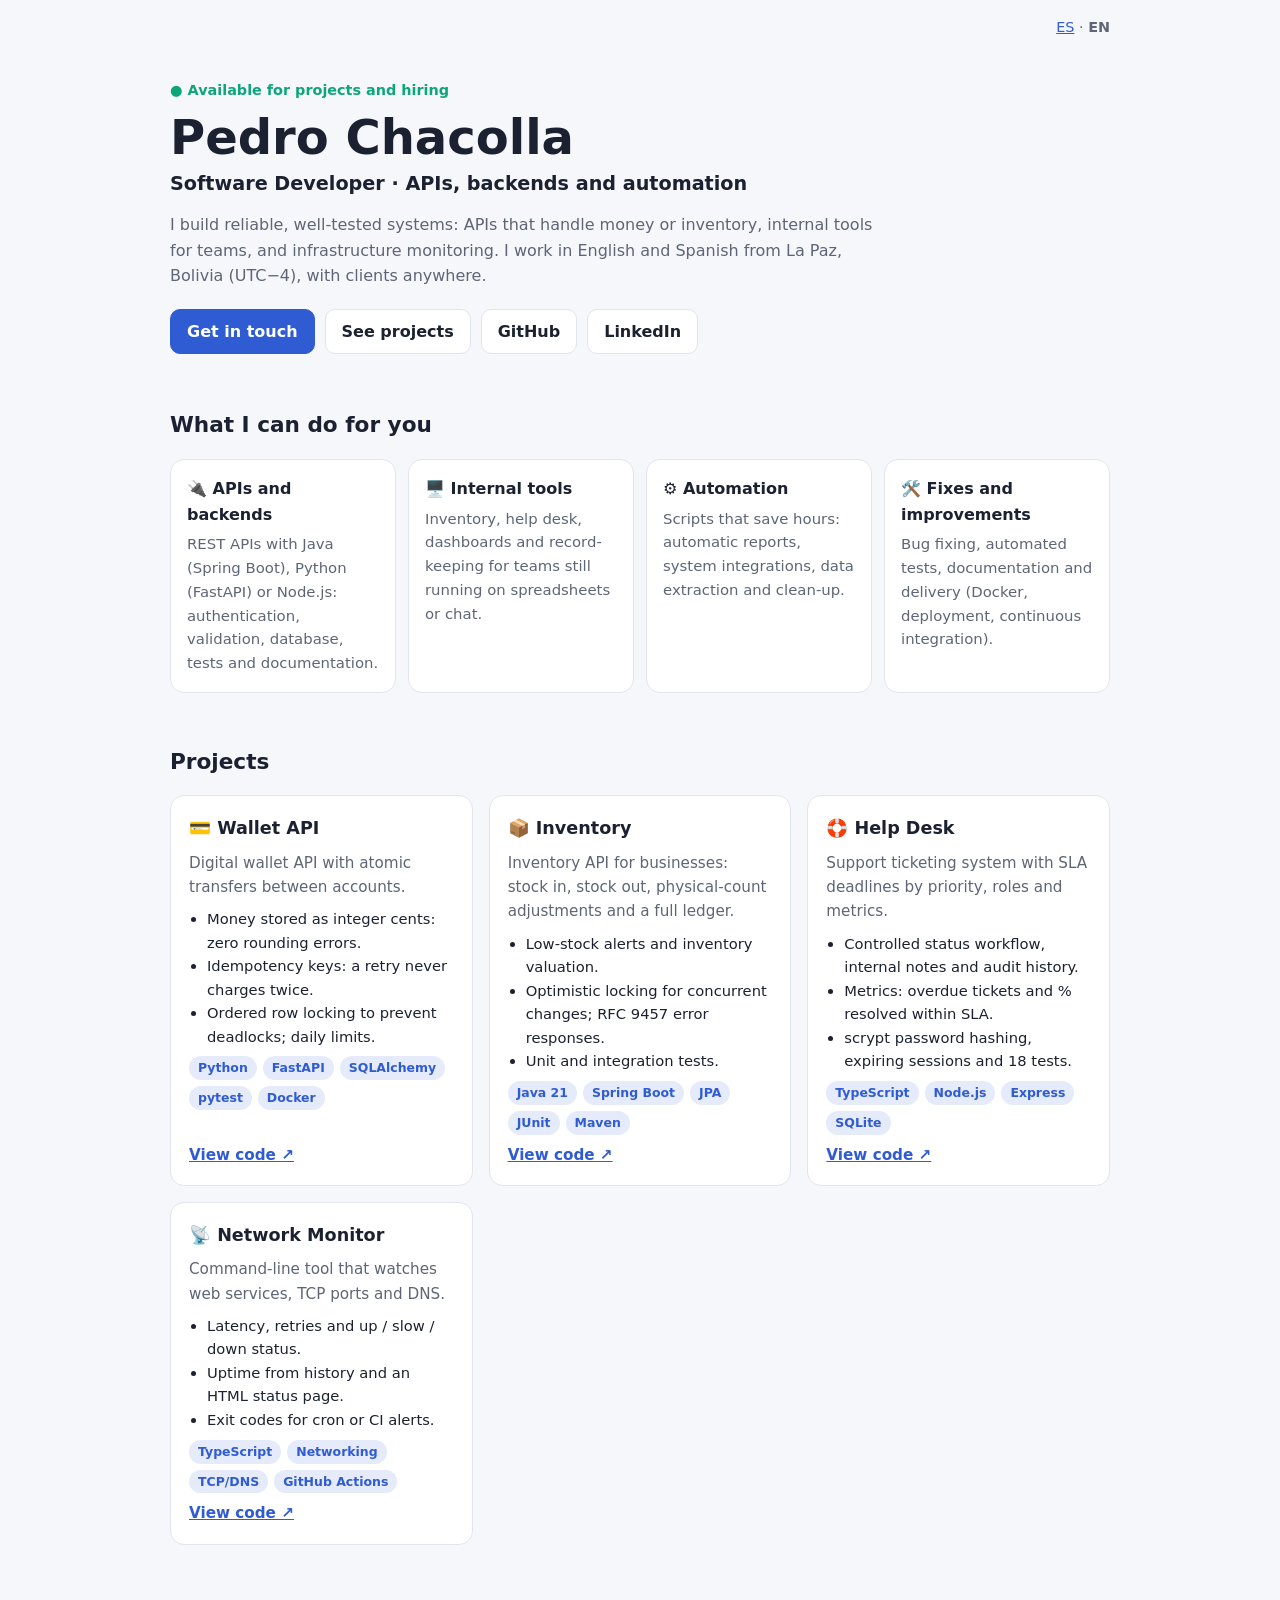
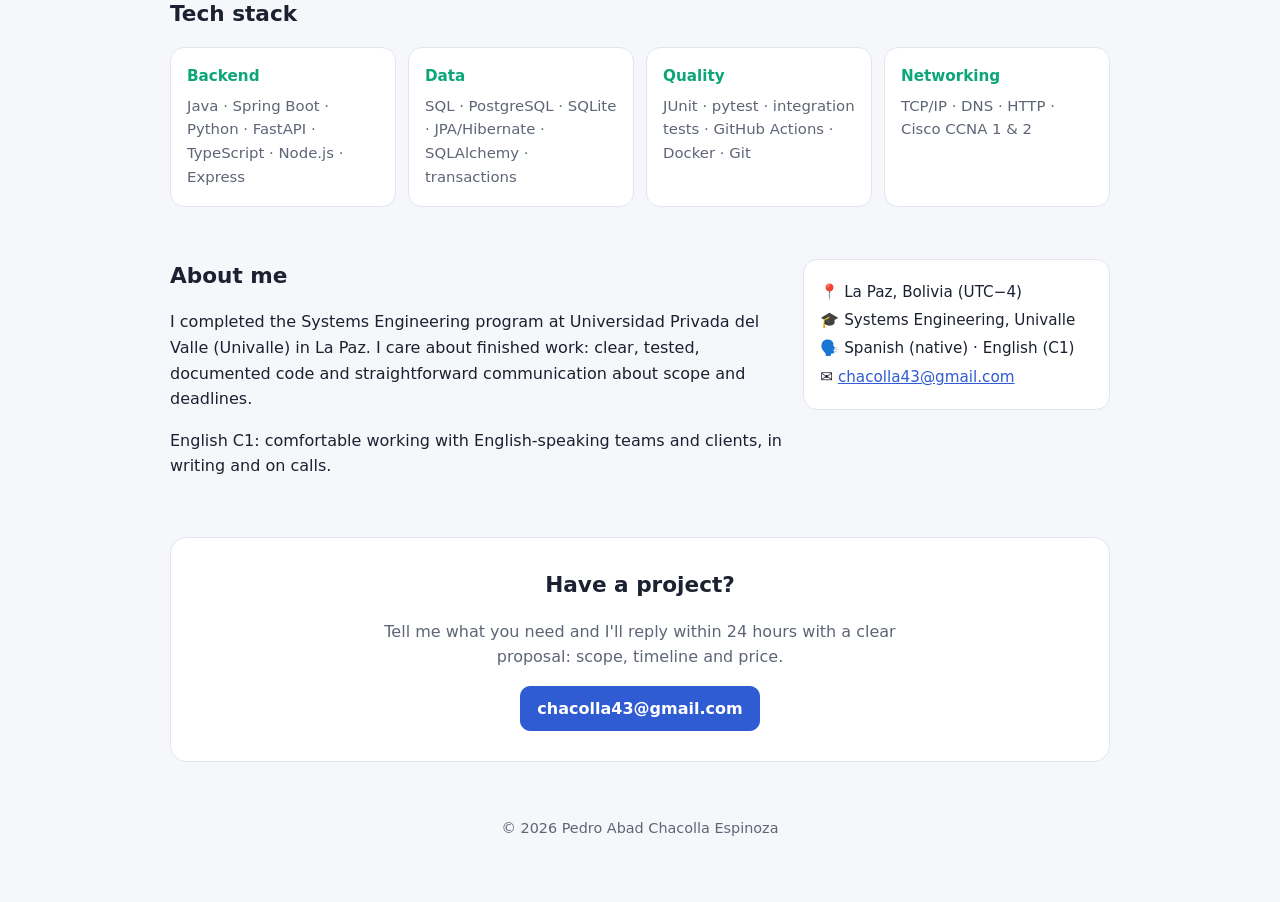
==== en.html @ d286738f "Pruebas verificadas y documentación Co-Authored-By: Claude Fable 5.2 <noreply@anthropic.com>" ====
<!doctype html>
<html lang="en">
<head>
<meta charset="utf-8">
<meta name="viewport" content="width=device-width, initial-scale=1">
<title>Pedro Chacolla · Software Developer</title>
<meta name="description" content="Pedro Chacolla, software developer based in La Paz, Bolivia. APIs and backends with Java, Python and TypeScript, automation and IT support. English C1.">
<link rel="stylesheet" href="estilos.css">
</head>
<body>
<div class="contenedor">
  <nav class="idioma"><a href="index.html" lang="es">ES</a> · <b>EN</b></nav>

  <header>
    <p class="disponible">● Available for projects and hiring</p>
    <h1>Pedro Chacolla</h1>
    <p class="rol">Software Developer · APIs, backends and automation</p>
    <p class="resumen">I build reliable, well-tested systems: APIs that handle money or inventory, internal tools for teams, and infrastructure monitoring. I work in English and Spanish from La Paz, Bolivia (UTC−4), with clients anywhere.</p>
    <div class="botones">
      <a class="boton principal" href="mailto:chacolla43@gmail.com?subject=Project">Get in touch</a>
      <a class="boton" href="#projects">See projects</a>
      <a class="boton" href="https://github.com/chacolla2001-art" target="_blank" rel="noopener">GitHub</a>
      <a class="boton" href="https://linkedin.com/in/pedro-chacolla-b18918359" target="_blank" rel="noopener">LinkedIn</a>
    </div>
  </header>

  <section>
    <h2>What I can do for you</h2>
    <div class="servicios">
      <div><h3>🔌 APIs and backends</h3><p>REST APIs with Java (Spring Boot), Python (FastAPI) or Node.js: authentication, validation, database, tests and documentation.</p></div>
      <div><h3>🖥️ Internal tools</h3><p>Inventory, help desk, dashboards and record-keeping for teams still running on spreadsheets or chat.</p></div>
      <div><h3>⚙️ Automation</h3><p>Scripts that save hours: automatic reports, system integrations, data extraction and clean-up.</p></div>
      <div><h3>🛠️ Fixes and improvements</h3><p>Bug fixing, automated tests, documentation and delivery (Docker, deployment, continuous integration).</p></div>
    </div>
  </section>

  <section id="projects">
    <h2>Projects</h2>
    <div class="proyectos">
      <article class="proyecto">
        <h3>💳 Wallet API</h3>
        <p>Digital wallet API with atomic transfers between accounts.</p>
        <ul>
          <li>Money stored as integer cents: zero rounding errors.</li>
          <li>Idempotency keys: a retry never charges twice.</li>
          <li>Ordered row locking to prevent deadlocks; daily limits.</li>
        </ul>
        <div class="etiquetas"><span>Python</span><span>FastAPI</span><span>SQLAlchemy</span><span>pytest</span><span>Docker</span></div>
        <a class="enlace" href="https://github.com/chacolla2001-art/billetera-api" target="_blank" rel="noopener">View code ↗</a>
      </article>
      <article class="proyecto">
        <h3>📦 Inventory</h3>
        <p>Inventory API for businesses: stock in, stock out, physical-count adjustments and a full ledger.</p>
        <ul>
          <li>Low-stock alerts and inventory valuation.</li>
          <li>Optimistic locking for concurrent changes; RFC 9457 error responses.</li>
          <li>Unit and integration tests.</li>
        </ul>
        <div class="etiquetas"><span>Java 21</span><span>Spring Boot</span><span>JPA</span><span>JUnit</span><span>Maven</span></div>
        <a class="enlace" href="https://github.com/chacolla2001-art/inventario-spring" target="_blank" rel="noopener">View code ↗</a>
      </article>
      <article class="proyecto">
        <h3>🛟 Help Desk</h3>
        <p>Support ticketing system with SLA deadlines by priority, roles and metrics.</p>
        <ul>
          <li>Controlled status workflow, internal notes and audit history.</li>
          <li>Metrics: overdue tickets and % resolved within SLA.</li>
          <li>scrypt password hashing, expiring sessions and 18 tests.</li>
        </ul>
        <div class="etiquetas"><span>TypeScript</span><span>Node.js</span><span>Express</span><span>SQLite</span></div>
        <a class="enlace" href="https://github.com/chacolla2001-art/mesa-de-ayuda" target="_blank" rel="noopener">View code ↗</a>
      </article>
      <article class="proyecto">
        <h3>📡 Network Monitor</h3>
        <p>Command-line tool that watches web services, TCP ports and DNS.</p>
        <ul>
          <li>Latency, retries and up / slow / down status.</li>
          <li>Uptime from history and an HTML status page.</li>
          <li>Exit codes for cron or CI alerts.</li>
        </ul>
        <div class="etiquetas"><span>TypeScript</span><span>Networking</span><span>TCP/DNS</span><span>GitHub Actions</span></div>
        <a class="enlace" href="https://github.com/chacolla2001-art/monitor-red" target="_blank" rel="noopener">View code ↗</a>
      </article>
    </div>
  </section>

  <section>
    <h2>Tech stack</h2>
    <div class="habilidades">
      <div><h3>Backend</h3><p>Java · Spring Boot · Python · FastAPI · TypeScript · Node.js · Express</p></div>
      <div><h3>Data</h3><p>SQL · PostgreSQL · SQLite · JPA/Hibernate · SQLAlchemy · transactions</p></div>
      <div><h3>Quality</h3><p>JUnit · pytest · integration tests · GitHub Actions · Docker · Git</p></div>
      <div><h3>Networking</h3><p>TCP/IP · DNS · HTTP · Cisco CCNA 1 &amp; 2</p></div>
    </div>
  </section>

  <section class="sobre">
    <div>
      <h2>About me</h2>
      <p>I completed the Systems Engineering program at Universidad Privada del Valle (Univalle) in La Paz. I care about finished work: clear, tested, documented code and straightforward communication about scope and deadlines.</p>
      <p>English C1: comfortable working with English-speaking teams and clients, in writing and on calls.</p>
    </div>
    <div class="datos">
      <p>📍 La Paz, Bolivia (UTC−4)</p>
      <p>🎓 Systems Engineering, Univalle</p>
      <p>🗣️ Spanish (native) · English (C1)</p>
      <p>✉️ <a href="mailto:chacolla43@gmail.com">chacolla43@gmail.com</a></p>
    </div>
  </section>

  <section class="cierre">
    <h2>Have a project?</h2>
    <p>Tell me what you need and I'll reply within 24 hours with a clear proposal: scope, timeline and price.</p>
    <a class="boton principal" href="mailto:chacolla43@gmail.com?subject=Project">chacolla43@gmail.com</a>
  </section>

  <footer><p>© 2026 Pedro Abad Chacolla Espinoza</p></footer>
</div>
</body>
</html>
---- estilos.css ----
:root { --fondo: #f6f7fb; --tarjeta: #fff; --texto: #1b2130; --suave: #5d6576; --borde: #e1e5ee; --acento: #2f5bd3; --acento-2: #0ca678; }
@media (prefers-color-scheme: dark) { :root { --fondo: #10131a; --tarjeta: #181c26; --texto: #e8ebf2; --suave: #9aa3b5; --borde: #2b3140; --acento: #7096ff; --acento-2: #3fd4a0; } }
* { box-sizing: border-box; }
html { scroll-behavior: smooth; }
body { margin: 0; font: 16px/1.6 system-ui, 'Segoe UI', Roboto, sans-serif; background: var(--fondo); color: var(--texto); }
a { color: var(--acento); }
.contenedor { max-width: 980px; margin: 0 auto; padding: 0 20px; }
.idioma { text-align: right; padding-top: 16px; font-size: .9rem; color: var(--suave); }
header { padding: 40px 0 28px; }
.disponible { color: var(--acento-2); font-weight: 600; font-size: .9rem; margin: 0 0 8px; }
header h1 { font-size: clamp(2rem, 5vw, 3rem); margin: 0; line-height: 1.15; }
.rol { font-size: 1.2rem; font-weight: 600; margin: 4px 0 12px; }
.resumen { color: var(--suave); max-width: 720px; margin: 0 0 20px; }
.botones { display: flex; flex-wrap: wrap; gap: 10px; }
.boton { display: inline-block; padding: 9px 16px; border-radius: 10px; text-decoration: none; font-weight: 600; border: 1px solid var(--borde); background: var(--tarjeta); color: var(--texto); }
.boton.principal { background: var(--acento); border-color: var(--acento); color: #fff; }
section { padding: 26px 0; }
h2 { font-size: 1.35rem; margin: 0 0 16px; }
.servicios, .habilidades { display: grid; grid-template-columns: repeat(auto-fit, minmax(215px, 1fr)); gap: 12px; }
.servicios div, .habilidades div, .datos { background: var(--tarjeta); border: 1px solid var(--borde); border-radius: 14px; padding: 16px; }
.servicios h3, .habilidades h3 { margin: 0 0 6px; font-size: 1rem; }
.habilidades h3 { color: var(--acento-2); font-size: .95rem; }
.servicios p, .habilidades p { margin: 0; font-size: .93rem; color: var(--suave); }
.proyectos { display: grid; grid-template-columns: repeat(auto-fit, minmax(290px, 1fr)); gap: 16px; }
.proyecto { background: var(--tarjeta); border: 1px solid var(--borde); border-radius: 14px; padding: 18px; display: flex; flex-direction: column; gap: 8px; }
.proyecto h3 { margin: 0; font-size: 1.1rem; }
.proyecto p { margin: 0; color: var(--suave); font-size: .95rem; }
.proyecto ul { margin: 0; padding-left: 18px; font-size: .92rem; }
.etiquetas { display: flex; flex-wrap: wrap; gap: 6px; }
.etiquetas span { font-size: .78rem; font-weight: 600; padding: 2px 9px; border-radius: 999px; background: color-mix(in srgb, var(--acento) 12%, transparent); color: var(--acento); }
.enlace { margin-top: auto; font-weight: 600; font-size: .95rem; }
.sobre { display: grid; grid-template-columns: 2fr 1fr; gap: 20px; align-items: start; }
.datos { font-size: .95rem; }
.datos p { margin: 4px 0; }
.cierre { text-align: center; background: var(--tarjeta); border: 1px solid var(--borde); border-radius: 16px; padding: 30px 20px; margin: 16px 0; }
.cierre p { color: var(--suave); max-width: 560px; margin: 0 auto 16px; }
footer { padding: 24px 0 48px; color: var(--suave); font-size: .9rem; text-align: center; }
@media (max-width: 700px) { .sobre { grid-template-columns: 1fr; } }
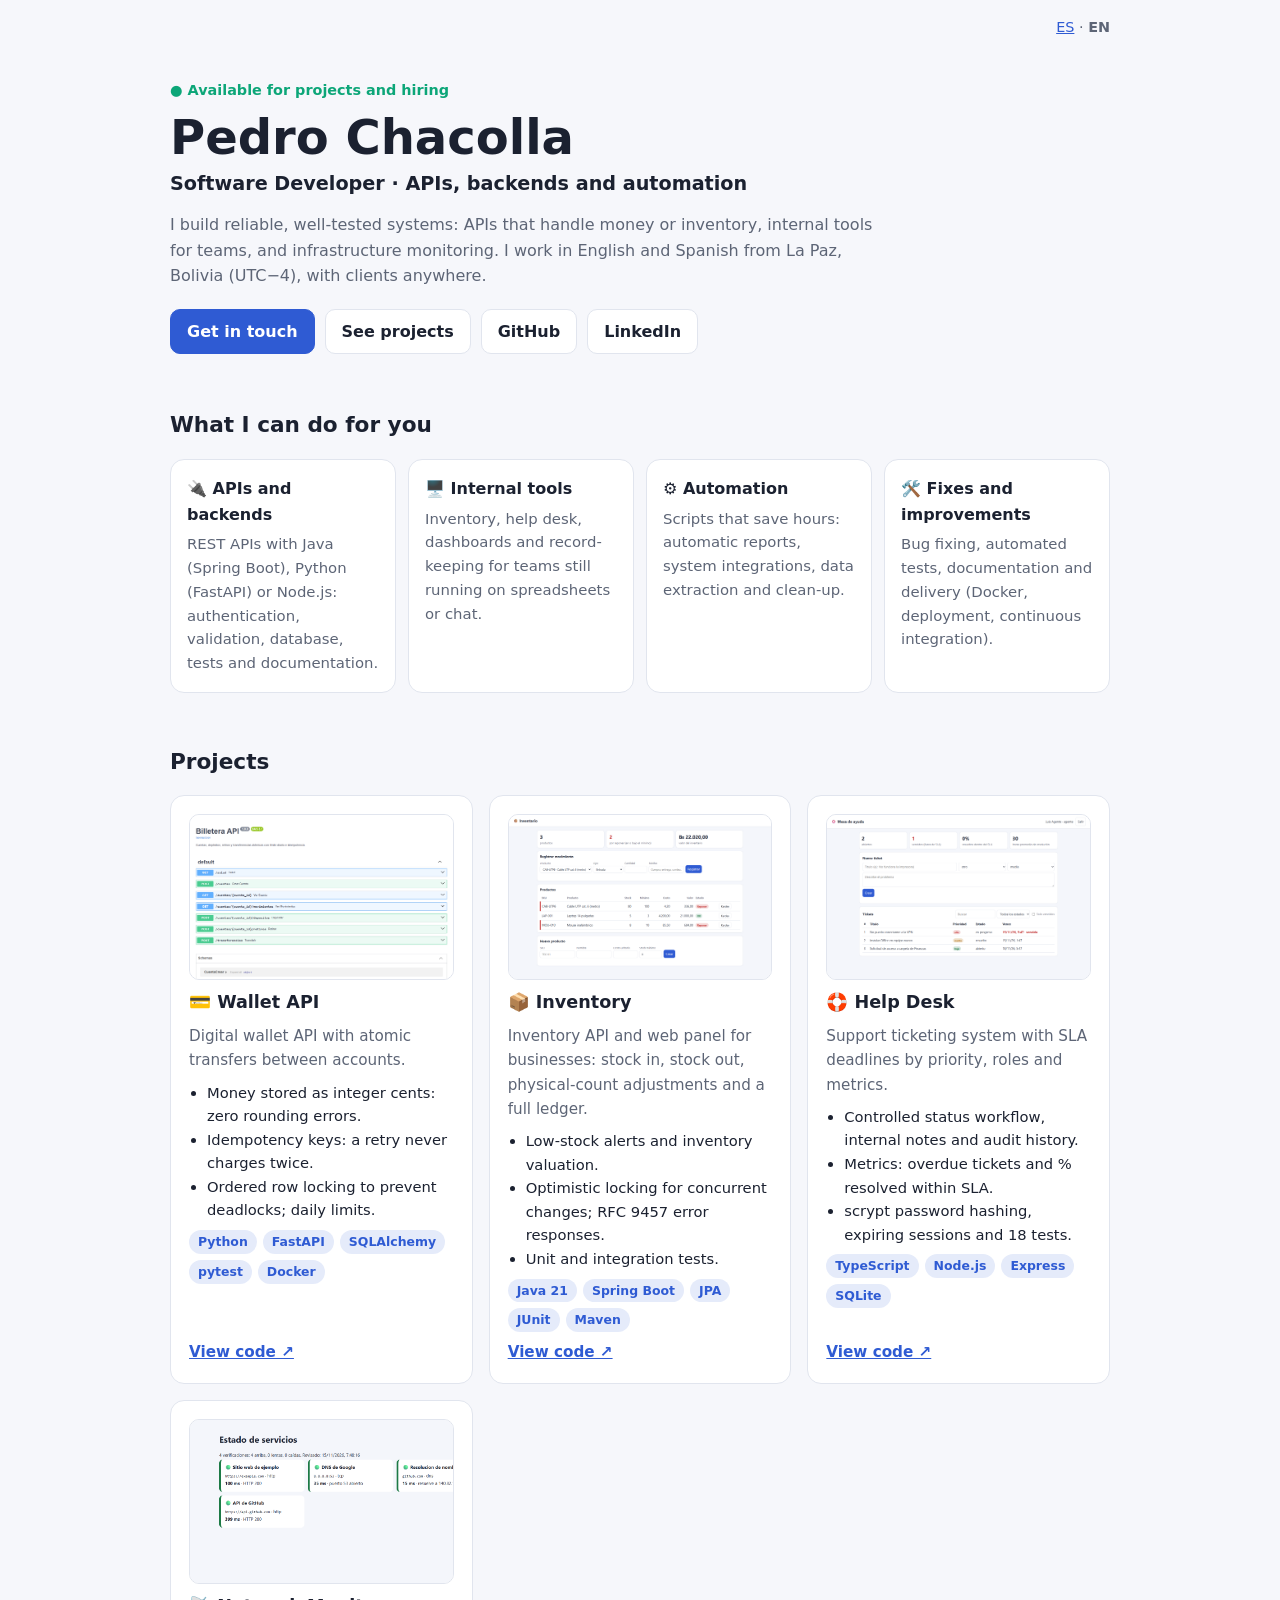
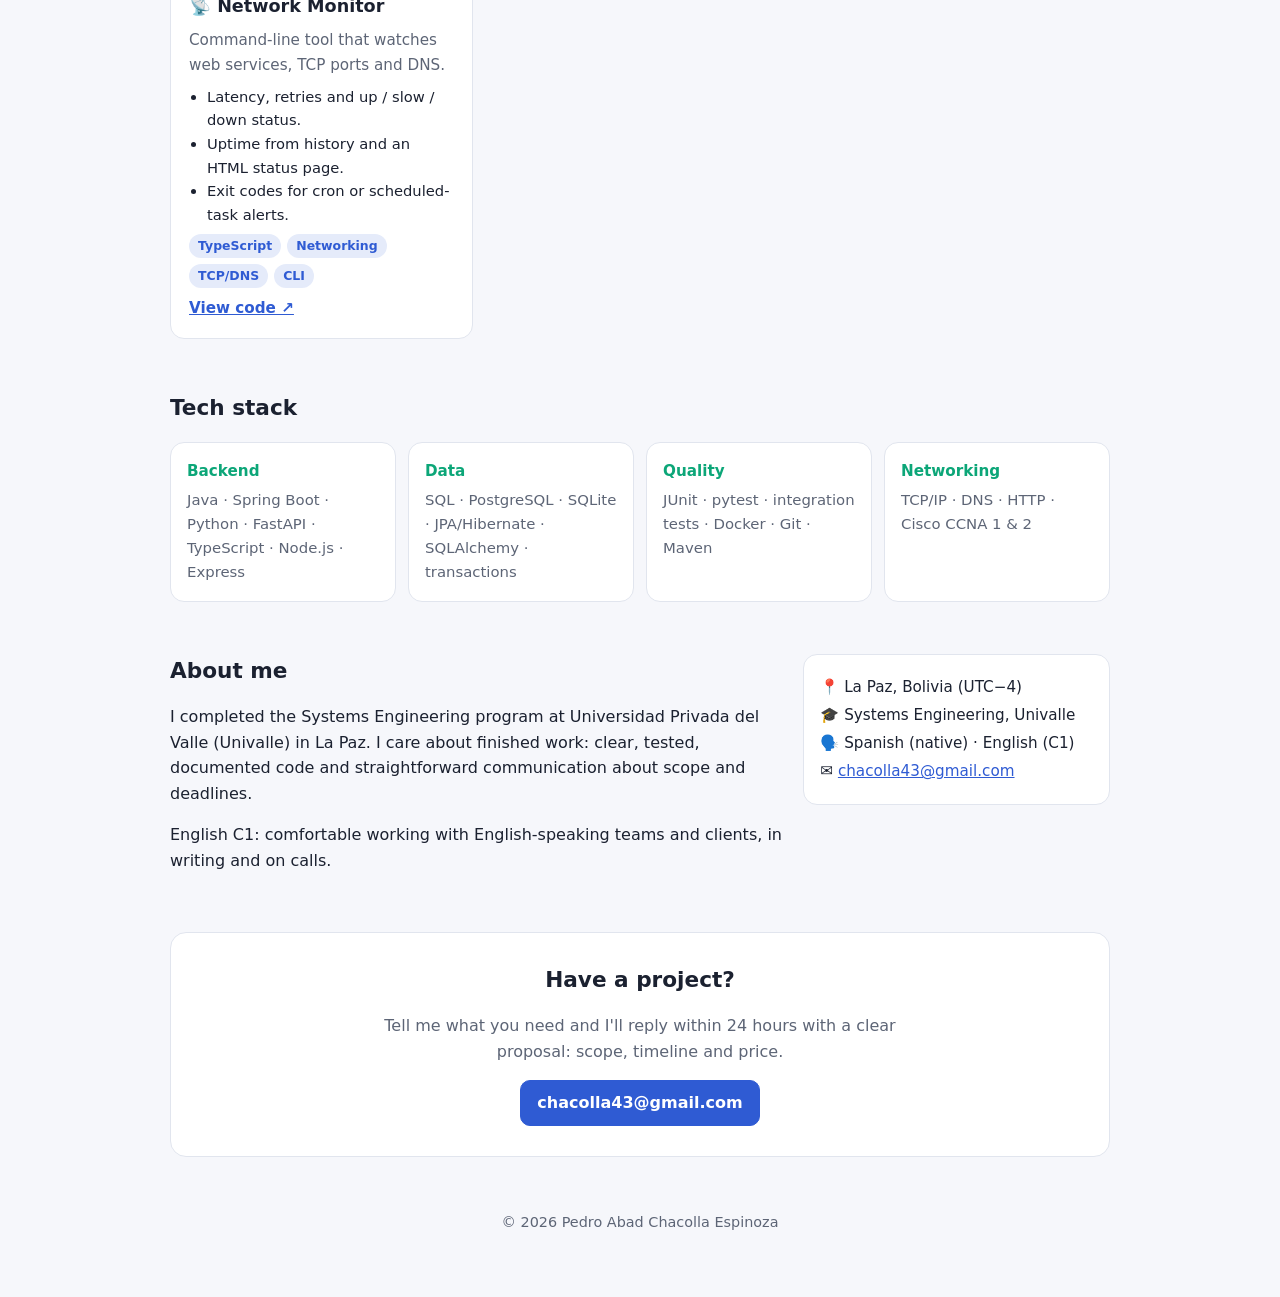
==== commit 8cc9ec6d: "Capturas, README en inglés y mejoras de presentación Co-Authored-By: Claude Fable 5.2 <noreply@anthr" ====
--- a/en.html
+++ b/en.html
@@ -38,6 +38,7 @@
     <h2>Projects</h2>
     <div class="proyectos">
       <article class="proyecto">
+        <img src="img/billetera-api.png" alt="Wallet API interactive documentation" loading="lazy" width="1280" height="860">
         <h3>💳 Wallet API</h3>
         <p>Digital wallet API with atomic transfers between accounts.</p>
         <ul>
@@ -49,8 +50,9 @@
         <a class="enlace" href="https://github.com/chacolla2001-art/billetera-api" target="_blank" rel="noopener">View code ↗</a>
       </article>
       <article class="proyecto">
+        <img src="img/inventario-spring.png" alt="Inventory web panel" loading="lazy" width="1280" height="860">
         <h3>📦 Inventory</h3>
-        <p>Inventory API for businesses: stock in, stock out, physical-count adjustments and a full ledger.</p>
+        <p>Inventory API and web panel for businesses: stock in, stock out, physical-count adjustments and a full ledger.</p>
         <ul>
           <li>Low-stock alerts and inventory valuation.</li>
           <li>Optimistic locking for concurrent changes; RFC 9457 error responses.</li>
@@ -60,6 +62,7 @@
         <a class="enlace" href="https://github.com/chacolla2001-art/inventario-spring" target="_blank" rel="noopener">View code ↗</a>
       </article>
       <article class="proyecto">
+        <img src="img/mesa-de-ayuda.png" alt="Help desk dashboard" loading="lazy" width="1280" height="860">
         <h3>🛟 Help Desk</h3>
         <p>Support ticketing system with SLA deadlines by priority, roles and metrics.</p>
         <ul>
@@ -71,14 +74,15 @@
         <a class="enlace" href="https://github.com/chacolla2001-art/mesa-de-ayuda" target="_blank" rel="noopener">View code ↗</a>
       </article>
       <article class="proyecto">
+        <img src="img/monitor-red.png" alt="Network monitor status page" loading="lazy" width="1280" height="860">
         <h3>📡 Network Monitor</h3>
         <p>Command-line tool that watches web services, TCP ports and DNS.</p>
         <ul>
           <li>Latency, retries and up / slow / down status.</li>
           <li>Uptime from history and an HTML status page.</li>
-          <li>Exit codes for cron or CI alerts.</li>
+          <li>Exit codes for cron or scheduled-task alerts.</li>
         </ul>
-        <div class="etiquetas"><span>TypeScript</span><span>Networking</span><span>TCP/DNS</span><span>GitHub Actions</span></div>
+        <div class="etiquetas"><span>TypeScript</span><span>Networking</span><span>TCP/DNS</span><span>CLI</span></div>
         <a class="enlace" href="https://github.com/chacolla2001-art/monitor-red" target="_blank" rel="noopener">View code ↗</a>
       </article>
     </div>
@@ -89,7 +93,7 @@
     <div class="habilidades">
       <div><h3>Backend</h3><p>Java · Spring Boot · Python · FastAPI · TypeScript · Node.js · Express</p></div>
       <div><h3>Data</h3><p>SQL · PostgreSQL · SQLite · JPA/Hibernate · SQLAlchemy · transactions</p></div>
-      <div><h3>Quality</h3><p>JUnit · pytest · integration tests · GitHub Actions · Docker · Git</p></div>
+      <div><h3>Quality</h3><p>JUnit · pytest · integration tests · Docker · Git · Maven</p></div>
       <div><h3>Networking</h3><p>TCP/IP · DNS · HTTP · Cisco CCNA 1 &amp; 2</p></div>
     </div>
   </section>
--- a/estilos.css
+++ b/estilos.css
@@ -36,3 +36,4 @@
 .cierre p { color: var(--suave); max-width: 560px; margin: 0 auto 16px; }
 footer { padding: 24px 0 48px; color: var(--suave); font-size: .9rem; text-align: center; }
 @media (max-width: 700px) { .sobre { grid-template-columns: 1fr; } }
+.proyecto img { width: 100%; height: auto; aspect-ratio: 16 / 10; object-fit: cover; object-position: top left; border-radius: 10px; border: 1px solid var(--borde); background: #fff; }
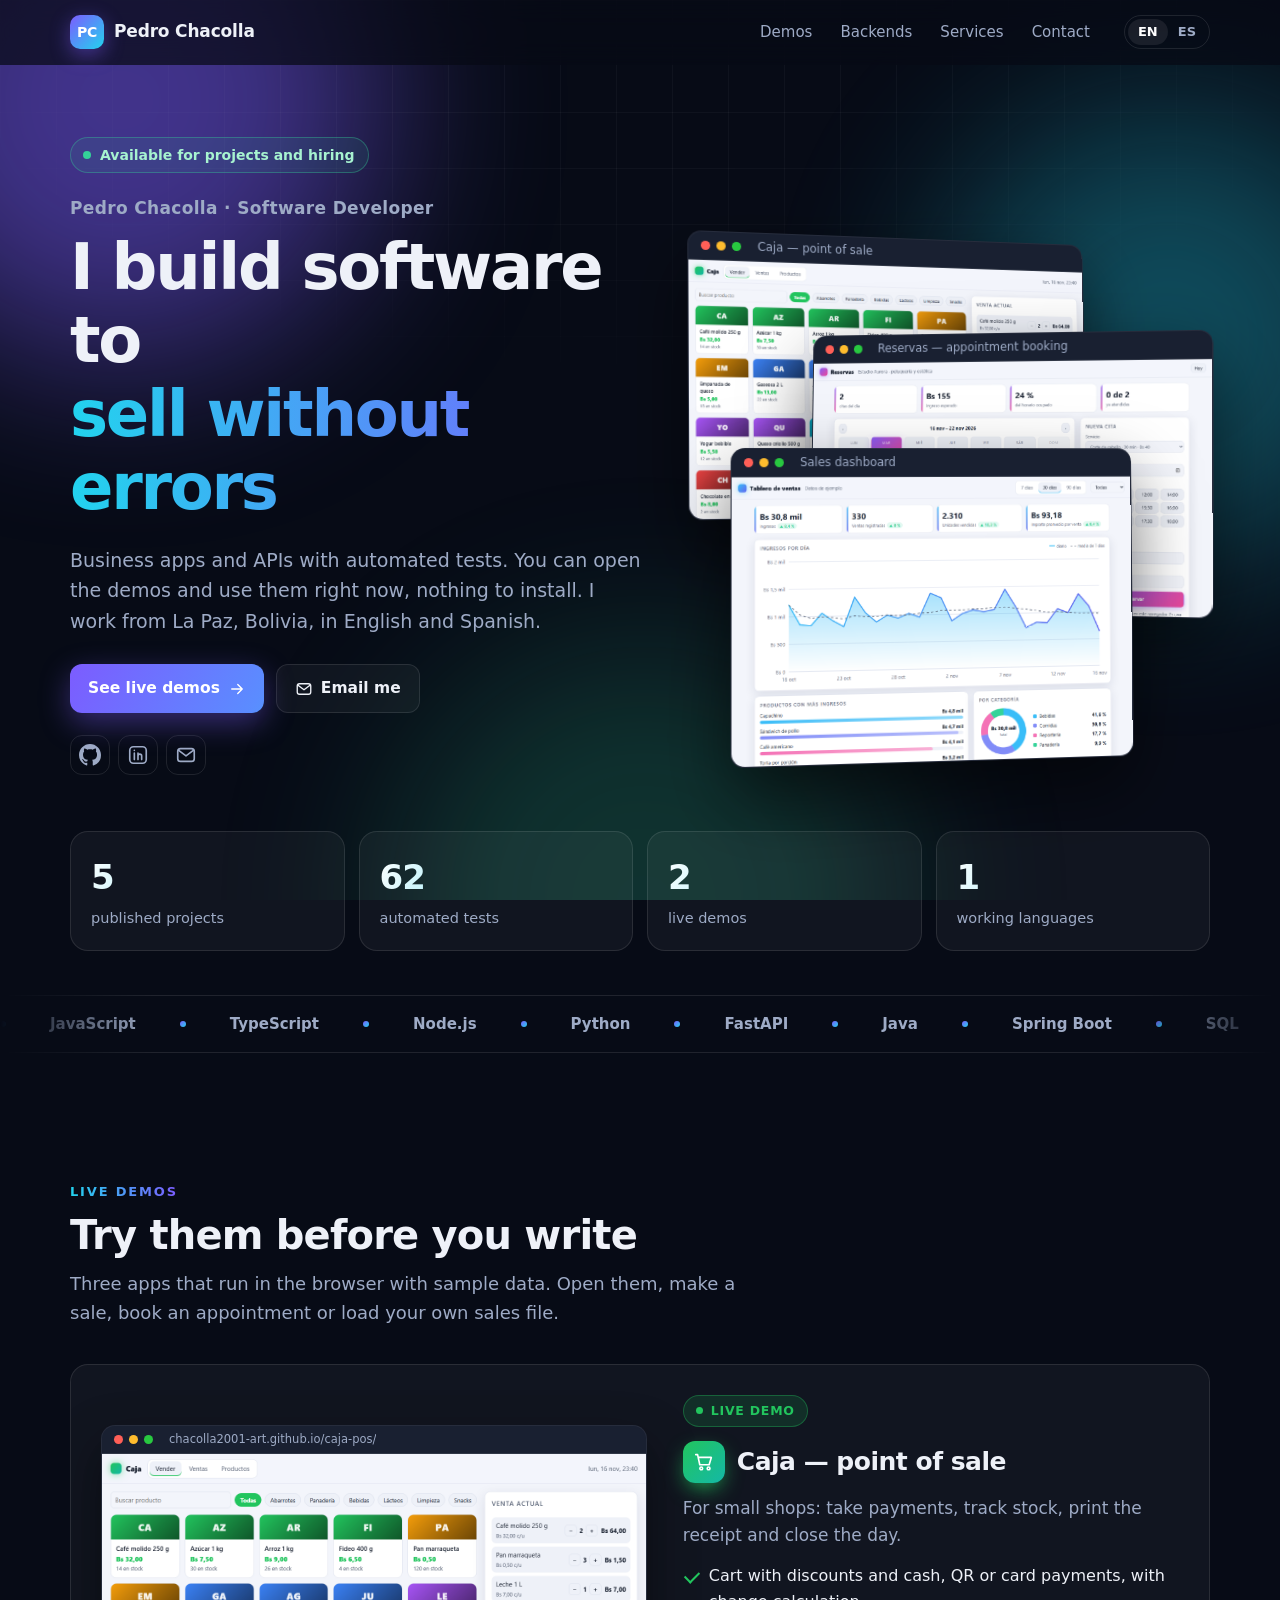
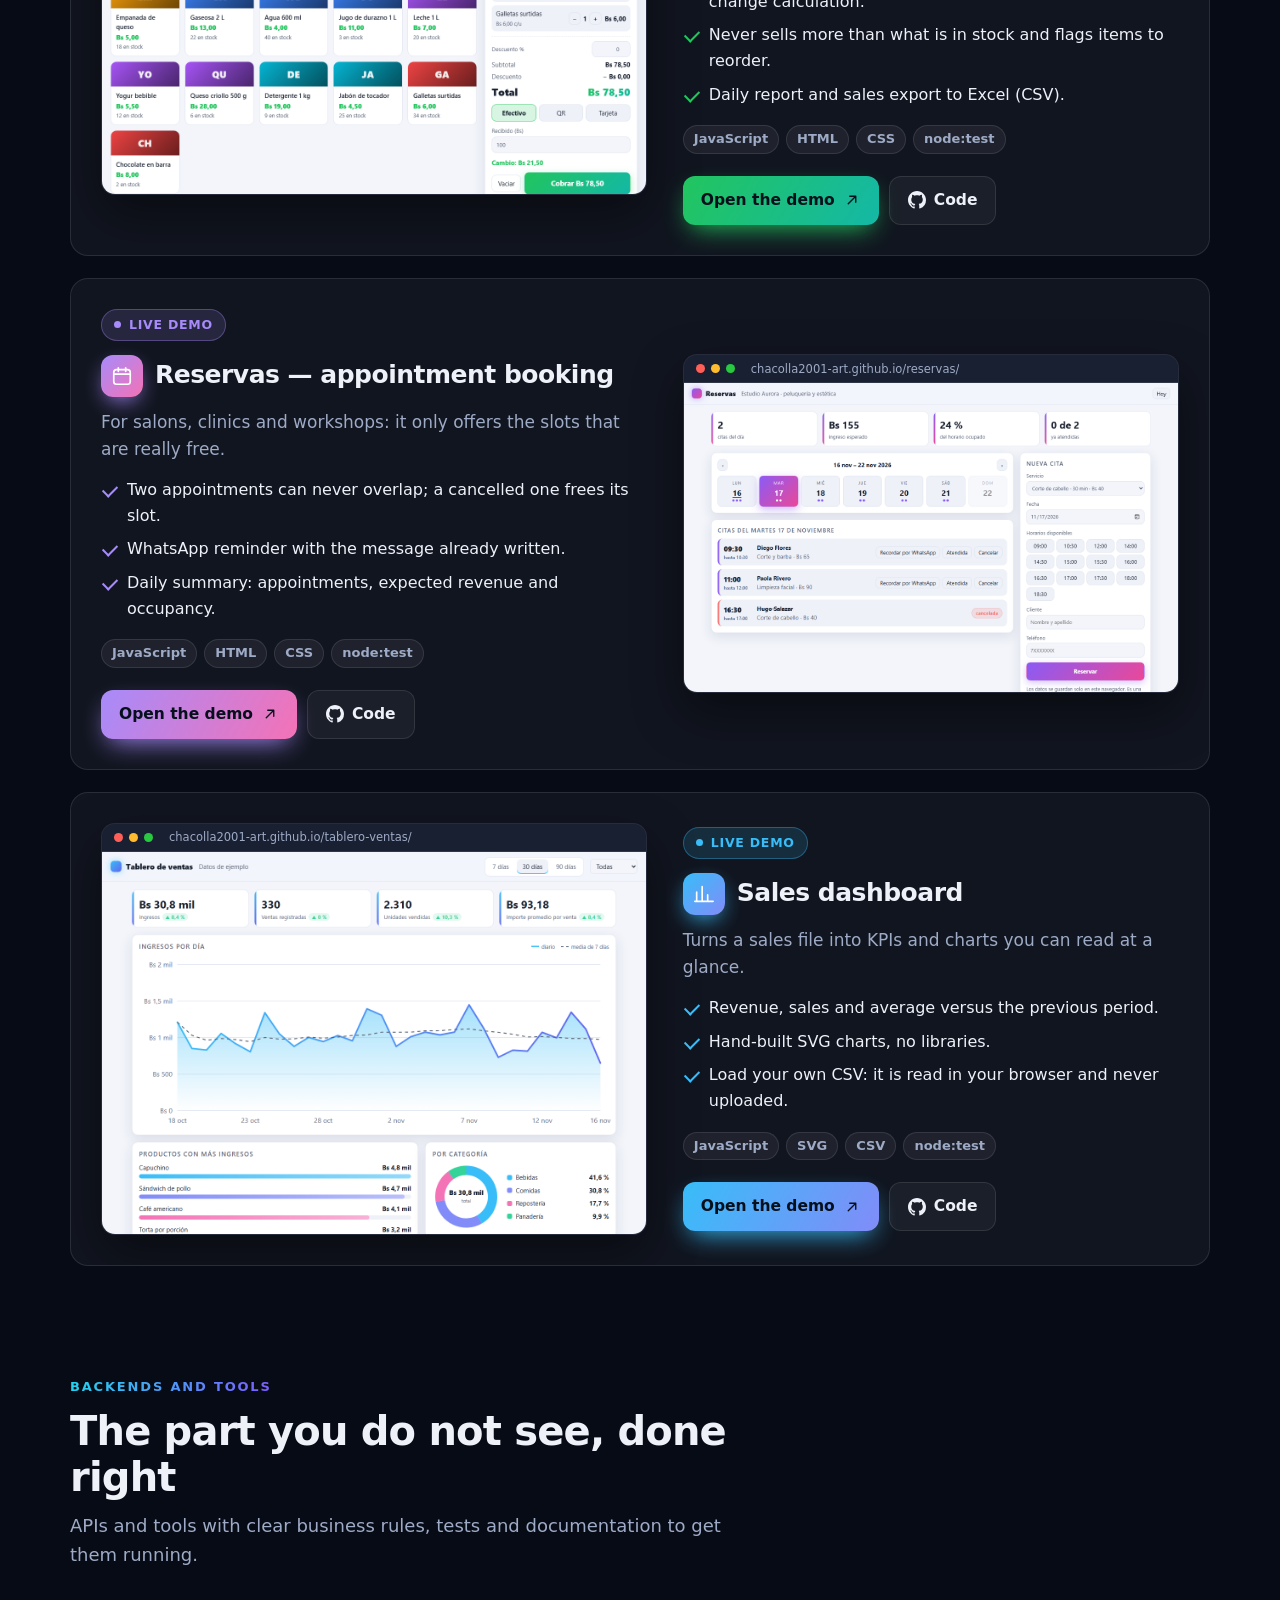
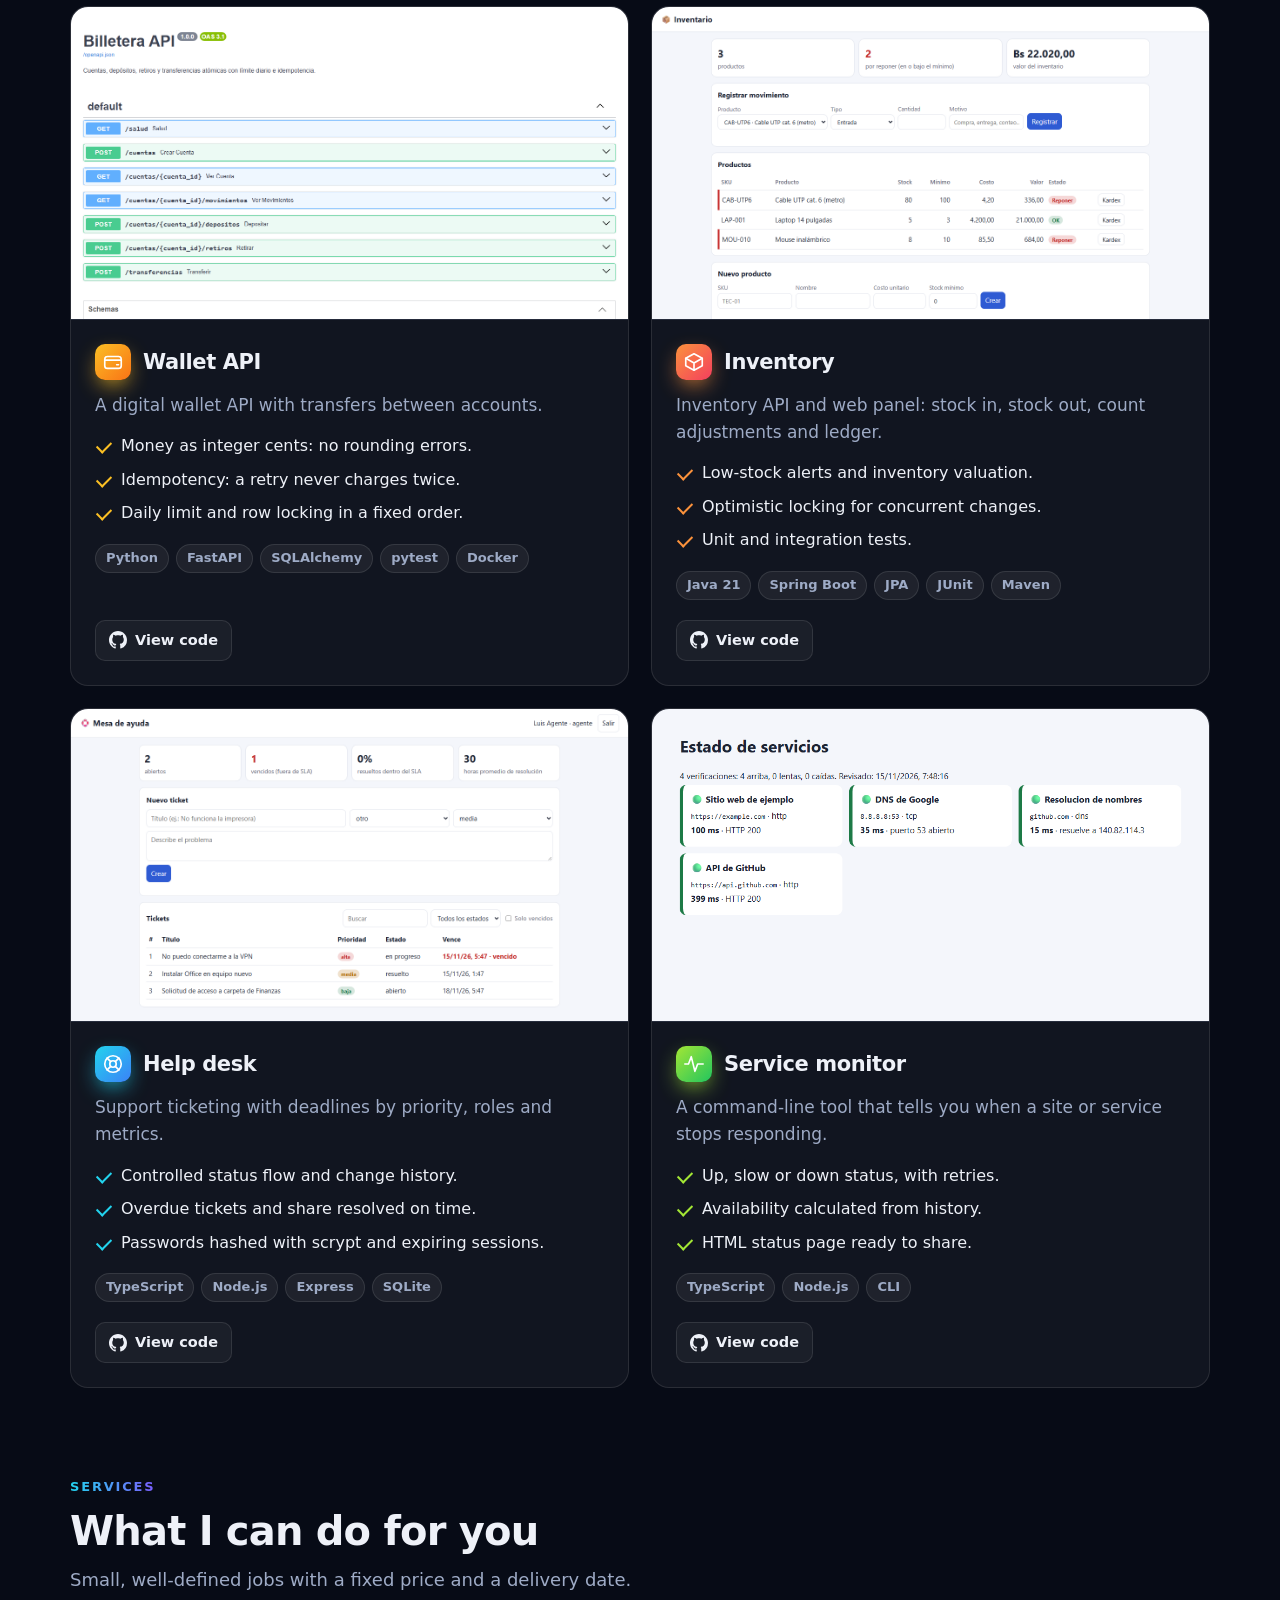
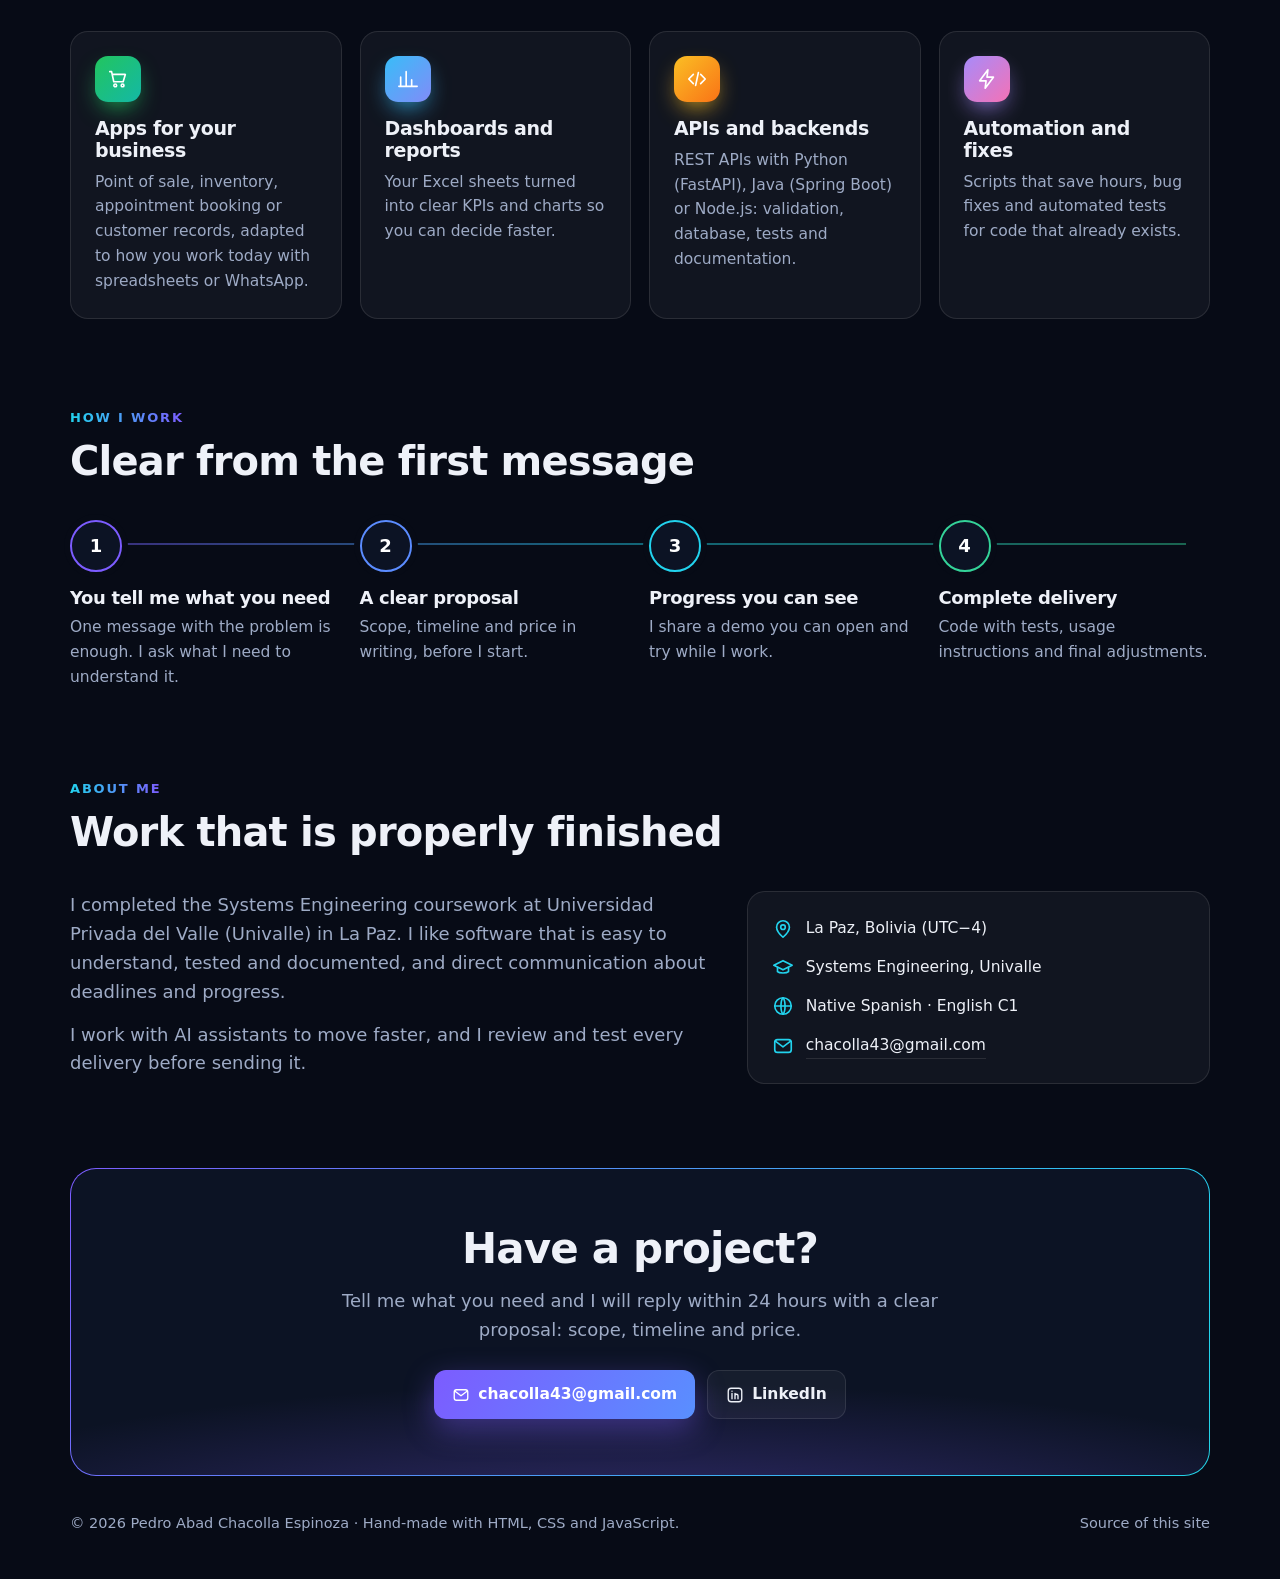
==== commit 5ce2a363: "Portafolio 2.0: rediseño con demos en vivo, siete proyectos y animaciones Co-Authored-By: Claude Fab" ====
--- a/en.html
+++ b/en.html
@@ -4,121 +4,251 @@
 <meta charset="utf-8">
 <meta name="viewport" content="width=device-width, initial-scale=1">
 <title>Pedro Chacolla · Software Developer</title>
-<meta name="description" content="Pedro Chacolla, software developer based in La Paz, Bolivia. APIs and backends with Java, Python and TypeScript, automation and IT support. English C1.">
+<meta name="description" content="Pedro Chacolla, software developer in La Paz, Bolivia. Business apps (point of sale, appointment booking, sales dashboards) and APIs with Python, Java and TypeScript. Live demos.">
+<meta name="theme-color" content="#070b16">
+<meta property="og:type" content="website">
+<meta property="og:title" content="Pedro Chacolla · Software Developer">
+<meta property="og:description" content="Pedro Chacolla, software developer in La Paz, Bolivia. Business apps (point of sale, appointment booking, sales dashboards) and APIs with Python, Java and TypeScript. Live demos.">
+<meta property="og:image" content="https://chacolla2001-art.github.io/portafolio-web/img/tablero-ventas.png">
+<link rel="alternate" hreflang="es" href="index.html">
+<link rel="icon" href="data:image/svg+xml,%3Csvg xmlns='http://www.w3.org/2000/svg' viewBox='0 0 32 32'%3E%3Cdefs%3E%3ClinearGradient id='g' x1='0' y1='0' x2='1' y2='1'%3E%3Cstop stop-color='%237c5cff'/%3E%3Cstop offset='1' stop-color='%2322d3ee'/%3E%3C/linearGradient%3E%3C/defs%3E%3Crect width='32' height='32' rx='9' fill='url(%23g)'/%3E%3Ctext x='16' y='21.5' text-anchor='middle' font-family='Arial' font-weight='700' font-size='14' fill='white'%3EPC%3C/text%3E%3C/svg%3E">
 <link rel="stylesheet" href="estilos.css">
+<script>document.documentElement.classList.add('js')</script>
 </head>
 <body>
-<div class="contenedor">
-  <nav class="idioma"><a href="index.html" lang="es">ES</a> · <b>EN</b></nav>
-
-  <header>
-    <p class="disponible">● Available for projects and hiring</p>
-    <h1>Pedro Chacolla</h1>
-    <p class="rol">Software Developer · APIs, backends and automation</p>
-    <p class="resumen">I build reliable, well-tested systems: APIs that handle money or inventory, internal tools for teams, and infrastructure monitoring. I work in English and Spanish from La Paz, Bolivia (UTC−4), with clients anywhere.</p>
-    <div class="botones">
-      <a class="boton principal" href="mailto:chacolla43@gmail.com?subject=Project">Get in touch</a>
-      <a class="boton" href="#projects">See projects</a>
-      <a class="boton" href="https://github.com/chacolla2001-art" target="_blank" rel="noopener">GitHub</a>
-      <a class="boton" href="https://linkedin.com/in/pedro-chacolla-b18918359" target="_blank" rel="noopener">LinkedIn</a>
-    </div>
-  </header>
+<div class="fondo" aria-hidden="true"><i></i><i></i><i></i></div>
+<div class="progreso" aria-hidden="true"></div>
+
+<header class="nav">
+  <div class="contenedor">
+    <a class="marca" href="#"><b>PC</b>Pedro Chacolla</a>
+    <nav><a href="#demos">Demos</a><a href="#backends">Backends</a><a href="#servicios">Services</a><a href="#contacto">Contact</a></nav>
+    <div class="idioma"><b>EN</b><a href="index.html" lang="es">ES</a></div>
+  </div>
+</header>
+
+<main>
+  <section class="portada">
+    <div class="contenedor dupla">
+      <div>
+        <span class="estado ver"><i></i>Available for projects and hiring</span>
+        <p class="nombre ver" style="--i:1">Pedro Chacolla · Software Developer</p>
+        <h1 class="ver" style="--i:2">I build software to <span class="rota" data-frases='["sell without errors","book without clashes","understand your sales","automate busywork"]'><span>sell without errors</span></span></h1>
+        <p class="resumen ver" style="--i:3">Business apps and APIs with automated tests. You can open the demos and use them right now, nothing to install. I work from La Paz, Bolivia, in English and Spanish.</p>
+        <div class="botones ver" style="--i:4">
+          <a class="boton principal" href="#demos">See live demos <svg class="icono mueve" viewBox="0 0 24 24" aria-hidden="true"><path d="M5 12h14M13 6l6 6-6 6"/></svg></a>
+          <a class="boton" href="mailto:chacolla43@gmail.com?subject=Project"><svg class="icono " viewBox="0 0 24 24" aria-hidden="true"><rect x="3" y="5" width="18" height="14" rx="3"/><path d="M4 7l8 6 8-6"/></svg> Email me</a>
+        </div>
+        <div class="redes ver" style="--i:5">
+          <a href="https://github.com/chacolla2001-art" target="_blank" rel="noopener" aria-label="GitHub"><svg class="icono lleno" viewBox="0 0 16 16" aria-hidden="true"><path d="M8 0C3.58 0 0 3.58 0 8c0 3.54 2.29 6.53 5.47 7.59.4.07.55-.17.55-.38 0-.19-.01-.82-.01-1.49-2.01.37-2.53-.49-2.69-.94-.09-.23-.48-.94-.82-1.13-.28-.15-.68-.52-.01-.53.63-.01 1.08.58 1.23.82.72 1.21 1.87.87 2.33.66.07-.52.28-.87.51-1.07-1.78-.2-3.64-.89-3.64-3.95 0-.87.31-1.59.82-2.15-.08-.2-.36-1.02.08-2.12 0 0 .67-.21 2.2.82.64-.18 1.32-.27 2-.27s1.36.09 2 .27c1.53-1.04 2.2-.82 2.2-.82.44 1.1.16 1.92.08 2.12.51.56.82 1.27.82 2.15 0 3.07-1.87 3.75-3.65 3.95.29.25.54.73.54 1.48 0 1.07-.01 1.93-.01 2.2 0 .21.15.46.55.38A8.01 8.01 0 0016 8c0-4.42-3.58-8-8-8z"/></svg></a>
+          <a href="https://linkedin.com/in/pedro-chacolla-b18918359" target="_blank" rel="noopener" aria-label="LinkedIn"><svg class="icono " viewBox="0 0 24 24" aria-hidden="true"><rect x="3" y="3" width="18" height="18" rx="4"/><path d="M8 10v7M8 7v.01M12 17v-4a2 2 0 014 0v4M12 10v7"/></svg></a>
+          <a href="mailto:chacolla43@gmail.com?subject=Project" aria-label="Email me"><svg class="icono " viewBox="0 0 24 24" aria-hidden="true"><rect x="3" y="5" width="18" height="14" rx="3"/><path d="M4 7l8 6 8-6"/></svg></a>
+        </div>
+      </div>
+      <div class="vitrina ver" style="--i:3">
+        <a class="marco" href="https://chacolla2001-art.github.io/caja-pos/#demo" target="_blank" rel="noopener" tabindex="-1" aria-hidden="true">
+          <div class="barra"><i></i><i></i><i></i><span>Caja — point of sale</span></div>
+          <img src="img/caja-pos.png" alt="" width="1280" height="800">
+        </a>
+        <a class="marco" href="https://chacolla2001-art.github.io/reservas/#demo" target="_blank" rel="noopener" tabindex="-1" aria-hidden="true">
+          <div class="barra"><i></i><i></i><i></i><span>Reservas — appointment booking</span></div>
+          <img src="img/reservas.png" alt="" width="1280" height="800">
+        </a>
+        <a class="marco" href="https://chacolla2001-art.github.io/tablero-ventas/" target="_blank" rel="noopener" tabindex="-1" aria-hidden="true">
+          <div class="barra"><i></i><i></i><i></i><span>Sales dashboard</span></div>
+          <img src="img/tablero-ventas.png" alt="" width="1280" height="900">
+        </a>
+      </div>
+    </div>
+    <div class="contenedor">
+      <div class="cifras">
+        <div class="cifra ver" style="--i:0"><b data-contar="7">7</b><span>published projects</span></div>
+        <div class="cifra ver" style="--i:1"><b data-contar="87">87</b><span>automated tests</span></div>
+        <div class="cifra ver" style="--i:2"><b data-contar="3">3</b><span>live demos</span></div>
+        <div class="cifra ver" style="--i:3"><b data-contar="2">2</b><span>working languages</span></div>
+      </div>
+    </div>
+    <div class="cinta" aria-hidden="true"><div><span>JavaScript</span><span>TypeScript</span><span>Node.js</span><span>Python</span><span>FastAPI</span><span>Java</span><span>Spring Boot</span><span>SQL</span><span>SQLite</span><span>HTML</span><span>CSS</span><span>SVG</span><span>Git</span><span>Docker</span><span>pytest</span><span>JUnit</span><span>JavaScript</span><span>TypeScript</span><span>Node.js</span><span>Python</span><span>FastAPI</span><span>Java</span><span>Spring Boot</span><span>SQL</span><span>SQLite</span><span>HTML</span><span>CSS</span><span>SVG</span><span>Git</span><span>Docker</span><span>pytest</span><span>JUnit</span></div></div>
+  </section>
+
+  <section id="demos">
+    <div class="contenedor">
+      <div class="titulo ver"><small>Live demos</small><h2>Try them before you write</h2><p>Three apps that run in the browser with sample data. Open them, make a sale, book an appointment or load your own sales file.</p></div>
+      <article class="tarjeta proyecto demo ver" style="--c1:#22c55e;--c2:#14b8a6">
+        <a class="marco" href="https://chacolla2001-art.github.io/caja-pos/#demo" target="_blank" rel="noopener" aria-label="Open the demo: Caja — point of sale">
+          <div class="barra"><i></i><i></i><i></i><span>chacolla2001-art.github.io/caja-pos/</span></div>
+          <img src="img/caja-pos.png" alt="Point-of-sale screen with catalog, cart and checkout" width="1280" height="800">
+        </a>
+        <div>
+          <span class="sello"><i></i>Live demo</span>
+          <h3><span class="insignia"><svg class="icono " viewBox="0 0 24 24" aria-hidden="true"><path d="M3 4h2l2.4 11h10.2L20 7H6.2"/><circle cx="9" cy="19" r="1.5"/><circle cx="17" cy="19" r="1.5"/></svg></span>Caja — point of sale</h3>
+          <p class="que">For small shops: take payments, track stock, print the receipt and close the day.</p>
+          <ul><li>Cart with discounts and cash, QR or card payments, with change calculation.</li><li>Never sells more than what is in stock and flags items to reorder.</li><li>Daily report and sales export to Excel (CSV).</li></ul>
+          <div class="etiquetas"><span>JavaScript</span><span>HTML</span><span>CSS</span><span>node:test</span></div>
+          <div class="acciones">
+            <a class="boton color" href="https://chacolla2001-art.github.io/caja-pos/#demo" target="_blank" rel="noopener">Open the demo <svg class="icono " viewBox="0 0 24 24" aria-hidden="true"><path d="M7 17L17 7M9 7h8v8"/></svg></a>
+            <a class="boton" href="https://github.com/chacolla2001-art/caja-pos" target="_blank" rel="noopener"><svg class="icono lleno" viewBox="0 0 16 16" aria-hidden="true"><path d="M8 0C3.58 0 0 3.58 0 8c0 3.54 2.29 6.53 5.47 7.59.4.07.55-.17.55-.38 0-.19-.01-.82-.01-1.49-2.01.37-2.53-.49-2.69-.94-.09-.23-.48-.94-.82-1.13-.28-.15-.68-.52-.01-.53.63-.01 1.08.58 1.23.82.72 1.21 1.87.87 2.33.66.07-.52.28-.87.51-1.07-1.78-.2-3.64-.89-3.64-3.95 0-.87.31-1.59.82-2.15-.08-.2-.36-1.02.08-2.12 0 0 .67-.21 2.2.82.64-.18 1.32-.27 2-.27s1.36.09 2 .27c1.53-1.04 2.2-.82 2.2-.82.44 1.1.16 1.92.08 2.12.51.56.82 1.27.82 2.15 0 3.07-1.87 3.75-3.65 3.95.29.25.54.73.54 1.48 0 1.07-.01 1.93-.01 2.2 0 .21.15.46.55.38A8.01 8.01 0 0016 8c0-4.42-3.58-8-8-8z"/></svg> Code</a>
+          </div>
+        </div>
+      </article>
+      <article class="tarjeta proyecto demo ver" style="--c1:#a78bfa;--c2:#f472b6">
+        <a class="marco" href="https://chacolla2001-art.github.io/reservas/#demo" target="_blank" rel="noopener" aria-label="Open the demo: Reservas — appointment booking">
+          <div class="barra"><i></i><i></i><i></i><span>chacolla2001-art.github.io/reservas/</span></div>
+          <img src="img/reservas.png" alt="Weekly agenda with the new-appointment form" width="1280" height="800" loading="lazy">
+        </a>
+        <div>
+          <span class="sello"><i></i>Live demo</span>
+          <h3><span class="insignia"><svg class="icono " viewBox="0 0 24 24" aria-hidden="true"><rect x="3" y="5" width="18" height="16" rx="3"/><path d="M3 10h18M8 3v4M16 3v4"/></svg></span>Reservas — appointment booking</h3>
+          <p class="que">For salons, clinics and workshops: it only offers the slots that are really free.</p>
+          <ul><li>Two appointments can never overlap; a cancelled one frees its slot.</li><li>WhatsApp reminder with the message already written.</li><li>Daily summary: appointments, expected revenue and occupancy.</li></ul>
+          <div class="etiquetas"><span>JavaScript</span><span>HTML</span><span>CSS</span><span>node:test</span></div>
+          <div class="acciones">
+            <a class="boton color" href="https://chacolla2001-art.github.io/reservas/#demo" target="_blank" rel="noopener">Open the demo <svg class="icono " viewBox="0 0 24 24" aria-hidden="true"><path d="M7 17L17 7M9 7h8v8"/></svg></a>
+            <a class="boton" href="https://github.com/chacolla2001-art/reservas" target="_blank" rel="noopener"><svg class="icono lleno" viewBox="0 0 16 16" aria-hidden="true"><path d="M8 0C3.58 0 0 3.58 0 8c0 3.54 2.29 6.53 5.47 7.59.4.07.55-.17.55-.38 0-.19-.01-.82-.01-1.49-2.01.37-2.53-.49-2.69-.94-.09-.23-.48-.94-.82-1.13-.28-.15-.68-.52-.01-.53.63-.01 1.08.58 1.23.82.72 1.21 1.87.87 2.33.66.07-.52.28-.87.51-1.07-1.78-.2-3.64-.89-3.64-3.95 0-.87.31-1.59.82-2.15-.08-.2-.36-1.02.08-2.12 0 0 .67-.21 2.2.82.64-.18 1.32-.27 2-.27s1.36.09 2 .27c1.53-1.04 2.2-.82 2.2-.82.44 1.1.16 1.92.08 2.12.51.56.82 1.27.82 2.15 0 3.07-1.87 3.75-3.65 3.95.29.25.54.73.54 1.48 0 1.07-.01 1.93-.01 2.2 0 .21.15.46.55.38A8.01 8.01 0 0016 8c0-4.42-3.58-8-8-8z"/></svg> Code</a>
+          </div>
+        </div>
+      </article>
+      <article class="tarjeta proyecto demo ver" style="--c1:#38bdf8;--c2:#818cf8">
+        <a class="marco" href="https://chacolla2001-art.github.io/tablero-ventas/" target="_blank" rel="noopener" aria-label="Open the demo: Sales dashboard">
+          <div class="barra"><i></i><i></i><i></i><span>chacolla2001-art.github.io/tablero-ventas/</span></div>
+          <img src="img/tablero-ventas.png" alt="Dashboard with KPIs, revenue line and charts" width="1280" height="900" loading="lazy">
+        </a>
+        <div>
+          <span class="sello"><i></i>Live demo</span>
+          <h3><span class="insignia"><svg class="icono " viewBox="0 0 24 24" aria-hidden="true"><path d="M4 20V10M10 20V4M16 20v-7M22 20H2"/></svg></span>Sales dashboard</h3>
+          <p class="que">Turns a sales file into KPIs and charts you can read at a glance.</p>
+          <ul><li>Revenue, sales and average versus the previous period.</li><li>Hand-built SVG charts, no libraries.</li><li>Load your own CSV: it is read in your browser and never uploaded.</li></ul>
+          <div class="etiquetas"><span>JavaScript</span><span>SVG</span><span>CSV</span><span>node:test</span></div>
+          <div class="acciones">
+            <a class="boton color" href="https://chacolla2001-art.github.io/tablero-ventas/" target="_blank" rel="noopener">Open the demo <svg class="icono " viewBox="0 0 24 24" aria-hidden="true"><path d="M7 17L17 7M9 7h8v8"/></svg></a>
+            <a class="boton" href="https://github.com/chacolla2001-art/tablero-ventas" target="_blank" rel="noopener"><svg class="icono lleno" viewBox="0 0 16 16" aria-hidden="true"><path d="M8 0C3.58 0 0 3.58 0 8c0 3.54 2.29 6.53 5.47 7.59.4.07.55-.17.55-.38 0-.19-.01-.82-.01-1.49-2.01.37-2.53-.49-2.69-.94-.09-.23-.48-.94-.82-1.13-.28-.15-.68-.52-.01-.53.63-.01 1.08.58 1.23.82.72 1.21 1.87.87 2.33.66.07-.52.28-.87.51-1.07-1.78-.2-3.64-.89-3.64-3.95 0-.87.31-1.59.82-2.15-.08-.2-.36-1.02.08-2.12 0 0 .67-.21 2.2.82.64-.18 1.32-.27 2-.27s1.36.09 2 .27c1.53-1.04 2.2-.82 2.2-.82.44 1.1.16 1.92.08 2.12.51.56.82 1.27.82 2.15 0 3.07-1.87 3.75-3.65 3.95.29.25.54.73.54 1.48 0 1.07-.01 1.93-.01 2.2 0 .21.15.46.55.38A8.01 8.01 0 0016 8c0-4.42-3.58-8-8-8z"/></svg> Code</a>
+          </div>
+        </div>
+      </article>
+    </div>
+  </section>
+
+  <section id="backends">
+    <div class="contenedor">
+      <div class="titulo ver"><small>Backends and tools</small><h2>The part you do not see, done right</h2><p>APIs and tools with clear business rules, tests and documentation to get them running.</p></div>
+      <div class="rejilla">
+        <article class="tarjeta proyecto ver" style="--c1:#fbbf24;--c2:#f97316;--i:0">
+          <div class="imagen"><img src="img/billetera-api.png" alt="Interactive documentation of the Wallet API" width="1280" height="900" loading="lazy"></div>
+          <div class="cuerpo">
+            <h3><span class="insignia"><svg class="icono " viewBox="0 0 24 24" aria-hidden="true"><rect x="3" y="6" width="18" height="13" rx="3"/><path d="M3 10h18M16 15h2"/></svg></span>Wallet API</h3>
+            <p class="que">A digital wallet API with transfers between accounts.</p>
+            <ul><li>Money as integer cents: no rounding errors.</li><li>Idempotency: a retry never charges twice.</li><li>Daily limit and row locking in a fixed order.</li></ul>
+            <div class="etiquetas"><span>Python</span><span>FastAPI</span><span>SQLAlchemy</span><span>pytest</span><span>Docker</span></div>
+            <div class="acciones"><a class="boton chico" href="https://github.com/chacolla2001-art/billetera-api" target="_blank" rel="noopener"><svg class="icono lleno" viewBox="0 0 16 16" aria-hidden="true"><path d="M8 0C3.58 0 0 3.58 0 8c0 3.54 2.29 6.53 5.47 7.59.4.07.55-.17.55-.38 0-.19-.01-.82-.01-1.49-2.01.37-2.53-.49-2.69-.94-.09-.23-.48-.94-.82-1.13-.28-.15-.68-.52-.01-.53.63-.01 1.08.58 1.23.82.72 1.21 1.87.87 2.33.66.07-.52.28-.87.51-1.07-1.78-.2-3.64-.89-3.64-3.95 0-.87.31-1.59.82-2.15-.08-.2-.36-1.02.08-2.12 0 0 .67-.21 2.2.82.64-.18 1.32-.27 2-.27s1.36.09 2 .27c1.53-1.04 2.2-.82 2.2-.82.44 1.1.16 1.92.08 2.12.51.56.82 1.27.82 2.15 0 3.07-1.87 3.75-3.65 3.95.29.25.54.73.54 1.48 0 1.07-.01 1.93-.01 2.2 0 .21.15.46.55.38A8.01 8.01 0 0016 8c0-4.42-3.58-8-8-8z"/></svg> View code</a></div>
+          </div>
+        </article>
+        <article class="tarjeta proyecto ver" style="--c1:#fb923c;--c2:#f43f5e;--i:1">
+          <div class="imagen"><img src="img/inventario-spring.png" alt="Inventory web panel" width="1280" height="860" loading="lazy"></div>
+          <div class="cuerpo">
+            <h3><span class="insignia"><svg class="icono " viewBox="0 0 24 24" aria-hidden="true"><path d="M3 8l9-5 9 5v8l-9 5-9-5z"/><path d="M3 8l9 5 9-5M12 13v8"/></svg></span>Inventory</h3>
+            <p class="que">Inventory API and web panel: stock in, stock out, count adjustments and ledger.</p>
+            <ul><li>Low-stock alerts and inventory valuation.</li><li>Optimistic locking for concurrent changes.</li><li>Unit and integration tests.</li></ul>
+            <div class="etiquetas"><span>Java 21</span><span>Spring Boot</span><span>JPA</span><span>JUnit</span><span>Maven</span></div>
+            <div class="acciones"><a class="boton chico" href="https://github.com/chacolla2001-art/inventario-spring" target="_blank" rel="noopener"><svg class="icono lleno" viewBox="0 0 16 16" aria-hidden="true"><path d="M8 0C3.58 0 0 3.58 0 8c0 3.54 2.29 6.53 5.47 7.59.4.07.55-.17.55-.38 0-.19-.01-.82-.01-1.49-2.01.37-2.53-.49-2.69-.94-.09-.23-.48-.94-.82-1.13-.28-.15-.68-.52-.01-.53.63-.01 1.08.58 1.23.82.72 1.21 1.87.87 2.33.66.07-.52.28-.87.51-1.07-1.78-.2-3.64-.89-3.64-3.95 0-.87.31-1.59.82-2.15-.08-.2-.36-1.02.08-2.12 0 0 .67-.21 2.2.82.64-.18 1.32-.27 2-.27s1.36.09 2 .27c1.53-1.04 2.2-.82 2.2-.82.44 1.1.16 1.92.08 2.12.51.56.82 1.27.82 2.15 0 3.07-1.87 3.75-3.65 3.95.29.25.54.73.54 1.48 0 1.07-.01 1.93-.01 2.2 0 .21.15.46.55.38A8.01 8.01 0 0016 8c0-4.42-3.58-8-8-8z"/></svg> View code</a></div>
+          </div>
+        </article>
+        <article class="tarjeta proyecto ver" style="--c1:#22d3ee;--c2:#3b82f6;--i:0">
+          <div class="imagen"><img src="img/mesa-de-ayuda.png" alt="Help desk panel" width="1280" height="1000" loading="lazy"></div>
+          <div class="cuerpo">
+            <h3><span class="insignia"><svg class="icono " viewBox="0 0 24 24" aria-hidden="true"><circle cx="12" cy="12" r="9"/><circle cx="12" cy="12" r="3.5"/><path d="M5.6 5.6l3.9 3.9M14.5 14.5l3.9 3.9M18.4 5.6l-3.9 3.9M9.5 14.5l-3.9 3.9"/></svg></span>Help desk</h3>
+            <p class="que">Support ticketing with deadlines by priority, roles and metrics.</p>
+            <ul><li>Controlled status flow and change history.</li><li>Overdue tickets and share resolved on time.</li><li>Passwords hashed with scrypt and expiring sessions.</li></ul>
+            <div class="etiquetas"><span>TypeScript</span><span>Node.js</span><span>Express</span><span>SQLite</span></div>
+            <div class="acciones"><a class="boton chico" href="https://github.com/chacolla2001-art/mesa-de-ayuda" target="_blank" rel="noopener"><svg class="icono lleno" viewBox="0 0 16 16" aria-hidden="true"><path d="M8 0C3.58 0 0 3.58 0 8c0 3.54 2.29 6.53 5.47 7.59.4.07.55-.17.55-.38 0-.19-.01-.82-.01-1.49-2.01.37-2.53-.49-2.69-.94-.09-.23-.48-.94-.82-1.13-.28-.15-.68-.52-.01-.53.63-.01 1.08.58 1.23.82.72 1.21 1.87.87 2.33.66.07-.52.28-.87.51-1.07-1.78-.2-3.64-.89-3.64-3.95 0-.87.31-1.59.82-2.15-.08-.2-.36-1.02.08-2.12 0 0 .67-.21 2.2.82.64-.18 1.32-.27 2-.27s1.36.09 2 .27c1.53-1.04 2.2-.82 2.2-.82.44 1.1.16 1.92.08 2.12.51.56.82 1.27.82 2.15 0 3.07-1.87 3.75-3.65 3.95.29.25.54.73.54 1.48 0 1.07-.01 1.93-.01 2.2 0 .21.15.46.55.38A8.01 8.01 0 0016 8c0-4.42-3.58-8-8-8z"/></svg> View code</a></div>
+          </div>
+        </article>
+        <article class="tarjeta proyecto ver" style="--c1:#a3e635;--c2:#22c55e;--i:1">
+          <div class="imagen"><img src="img/monitor-red.png" alt="Monitor status page" width="1100" height="560" loading="lazy"></div>
+          <div class="cuerpo">
+            <h3><span class="insignia"><svg class="icono " viewBox="0 0 24 24" aria-hidden="true"><path d="M2 12h4l3-8 4 16 3-8h6"/></svg></span>Service monitor</h3>
+            <p class="que">A command-line tool that tells you when a site or service stops responding.</p>
+            <ul><li>Up, slow or down status, with retries.</li><li>Availability calculated from history.</li><li>HTML status page ready to share.</li></ul>
+            <div class="etiquetas"><span>TypeScript</span><span>Node.js</span><span>CLI</span></div>
+            <div class="acciones"><a class="boton chico" href="https://github.com/chacolla2001-art/monitor-red" target="_blank" rel="noopener"><svg class="icono lleno" viewBox="0 0 16 16" aria-hidden="true"><path d="M8 0C3.58 0 0 3.58 0 8c0 3.54 2.29 6.53 5.47 7.59.4.07.55-.17.55-.38 0-.19-.01-.82-.01-1.49-2.01.37-2.53-.49-2.69-.94-.09-.23-.48-.94-.82-1.13-.28-.15-.68-.52-.01-.53.63-.01 1.08.58 1.23.82.72 1.21 1.87.87 2.33.66.07-.52.28-.87.51-1.07-1.78-.2-3.64-.89-3.64-3.95 0-.87.31-1.59.82-2.15-.08-.2-.36-1.02.08-2.12 0 0 .67-.21 2.2.82.64-.18 1.32-.27 2-.27s1.36.09 2 .27c1.53-1.04 2.2-.82 2.2-.82.44 1.1.16 1.92.08 2.12.51.56.82 1.27.82 2.15 0 3.07-1.87 3.75-3.65 3.95.29.25.54.73.54 1.48 0 1.07-.01 1.93-.01 2.2 0 .21.15.46.55.38A8.01 8.01 0 0016 8c0-4.42-3.58-8-8-8z"/></svg> View code</a></div>
+          </div>
+        </article>
+      </div>
+    </div>
+  </section>
+
+  <section id="servicios">
+    <div class="contenedor">
+      <div class="titulo ver"><small>Services</small><h2>What I can do for you</h2><p>Small, well-defined jobs with a fixed price and a delivery date.</p></div>
+      <div class="servicios">
+        <div class="tarjeta servicio ver" style="--c1:#22c55e;--c2:#14b8a6;--i:0">
+          <span class="insignia"><svg class="icono " viewBox="0 0 24 24" aria-hidden="true"><path d="M3 4h2l2.4 11h10.2L20 7H6.2"/><circle cx="9" cy="19" r="1.5"/><circle cx="17" cy="19" r="1.5"/></svg></span>
+          <h3>Apps for your business</h3>
+          <p>Point of sale, inventory, appointment booking or customer records, adapted to how you work today with spreadsheets or WhatsApp.</p>
+        </div>
+        <div class="tarjeta servicio ver" style="--c1:#38bdf8;--c2:#818cf8;--i:1">
+          <span class="insignia"><svg class="icono " viewBox="0 0 24 24" aria-hidden="true"><path d="M4 20V10M10 20V4M16 20v-7M22 20H2"/></svg></span>
+          <h3>Dashboards and reports</h3>
+          <p>Your Excel sheets turned into clear KPIs and charts so you can decide faster.</p>
+        </div>
+        <div class="tarjeta servicio ver" style="--c1:#fbbf24;--c2:#f97316;--i:2">
+          <span class="insignia"><svg class="icono " viewBox="0 0 24 24" aria-hidden="true"><path d="M8 7l-5 5 5 5M16 7l5 5-5 5M13.5 5l-3 14"/></svg></span>
+          <h3>APIs and backends</h3>
+          <p>REST APIs with Python (FastAPI), Java (Spring Boot) or Node.js: validation, database, tests and documentation.</p>
+        </div>
+        <div class="tarjeta servicio ver" style="--c1:#a78bfa;--c2:#f472b6;--i:3">
+          <span class="insignia"><svg class="icono " viewBox="0 0 24 24" aria-hidden="true"><path d="M13 2L4 14h7l-1 8 9-12h-7z"/></svg></span>
+          <h3>Automation and fixes</h3>
+          <p>Scripts that save hours, bug fixes and automated tests for code that already exists.</p>
+        </div>
+      </div>
+    </div>
+  </section>
 
   <section>
-    <h2>What I can do for you</h2>
-    <div class="servicios">
-      <div><h3>🔌 APIs and backends</h3><p>REST APIs with Java (Spring Boot), Python (FastAPI) or Node.js: authentication, validation, database, tests and documentation.</p></div>
-      <div><h3>🖥️ Internal tools</h3><p>Inventory, help desk, dashboards and record-keeping for teams still running on spreadsheets or chat.</p></div>
-      <div><h3>⚙️ Automation</h3><p>Scripts that save hours: automatic reports, system integrations, data extraction and clean-up.</p></div>
-      <div><h3>🛠️ Fixes and improvements</h3><p>Bug fixing, automated tests, documentation and delivery (Docker, deployment, continuous integration).</p></div>
-    </div>
-  </section>
-
-  <section id="projects">
-    <h2>Projects</h2>
-    <div class="proyectos">
-      <article class="proyecto">
-        <img src="img/billetera-api.png" alt="Wallet API interactive documentation" loading="lazy" width="1280" height="860">
-        <h3>💳 Wallet API</h3>
-        <p>Digital wallet API with atomic transfers between accounts.</p>
-        <ul>
-          <li>Money stored as integer cents: zero rounding errors.</li>
-          <li>Idempotency keys: a retry never charges twice.</li>
-          <li>Ordered row locking to prevent deadlocks; daily limits.</li>
-        </ul>
-        <div class="etiquetas"><span>Python</span><span>FastAPI</span><span>SQLAlchemy</span><span>pytest</span><span>Docker</span></div>
-        <a class="enlace" href="https://github.com/chacolla2001-art/billetera-api" target="_blank" rel="noopener">View code ↗</a>
-      </article>
-      <article class="proyecto">
-        <img src="img/inventario-spring.png" alt="Inventory web panel" loading="lazy" width="1280" height="860">
-        <h3>📦 Inventory</h3>
-        <p>Inventory API and web panel for businesses: stock in, stock out, physical-count adjustments and a full ledger.</p>
-        <ul>
-          <li>Low-stock alerts and inventory valuation.</li>
-          <li>Optimistic locking for concurrent changes; RFC 9457 error responses.</li>
-          <li>Unit and integration tests.</li>
-        </ul>
-        <div class="etiquetas"><span>Java 21</span><span>Spring Boot</span><span>JPA</span><span>JUnit</span><span>Maven</span></div>
-        <a class="enlace" href="https://github.com/chacolla2001-art/inventario-spring" target="_blank" rel="noopener">View code ↗</a>
-      </article>
-      <article class="proyecto">
-        <img src="img/mesa-de-ayuda.png" alt="Help desk dashboard" loading="lazy" width="1280" height="860">
-        <h3>🛟 Help Desk</h3>
-        <p>Support ticketing system with SLA deadlines by priority, roles and metrics.</p>
-        <ul>
-          <li>Controlled status workflow, internal notes and audit history.</li>
-          <li>Metrics: overdue tickets and % resolved within SLA.</li>
-          <li>scrypt password hashing, expiring sessions and 18 tests.</li>
-        </ul>
-        <div class="etiquetas"><span>TypeScript</span><span>Node.js</span><span>Express</span><span>SQLite</span></div>
-        <a class="enlace" href="https://github.com/chacolla2001-art/mesa-de-ayuda" target="_blank" rel="noopener">View code ↗</a>
-      </article>
-      <article class="proyecto">
-        <img src="img/monitor-red.png" alt="Network monitor status page" loading="lazy" width="1280" height="860">
-        <h3>📡 Network Monitor</h3>
-        <p>Command-line tool that watches web services, TCP ports and DNS.</p>
-        <ul>
-          <li>Latency, retries and up / slow / down status.</li>
-          <li>Uptime from history and an HTML status page.</li>
-          <li>Exit codes for cron or scheduled-task alerts.</li>
-        </ul>
-        <div class="etiquetas"><span>TypeScript</span><span>Networking</span><span>TCP/DNS</span><span>CLI</span></div>
-        <a class="enlace" href="https://github.com/chacolla2001-art/monitor-red" target="_blank" rel="noopener">View code ↗</a>
-      </article>
+    <div class="contenedor">
+      <div class="titulo ver"><small>How I work</small><h2>Clear from the first message</h2></div>
+      <div class="pasos">
+        <div class="paso ver" style="--i:0"><h3>You tell me what you need</h3><p>One message with the problem is enough. I ask what I need to understand it.</p></div>
+        <div class="paso ver" style="--i:1"><h3>A clear proposal</h3><p>Scope, timeline and price in writing, before I start.</p></div>
+        <div class="paso ver" style="--i:2"><h3>Progress you can see</h3><p>I share a demo you can open and try while I work.</p></div>
+        <div class="paso ver" style="--i:3"><h3>Complete delivery</h3><p>Code with tests, usage instructions and final adjustments.</p></div>
+      </div>
     </div>
   </section>
 
   <section>
-    <h2>Tech stack</h2>
-    <div class="habilidades">
-      <div><h3>Backend</h3><p>Java · Spring Boot · Python · FastAPI · TypeScript · Node.js · Express</p></div>
-      <div><h3>Data</h3><p>SQL · PostgreSQL · SQLite · JPA/Hibernate · SQLAlchemy · transactions</p></div>
-      <div><h3>Quality</h3><p>JUnit · pytest · integration tests · Docker · Git · Maven</p></div>
-      <div><h3>Networking</h3><p>TCP/IP · DNS · HTTP · Cisco CCNA 1 &amp; 2</p></div>
-    </div>
-  </section>
-
-  <section class="sobre">
-    <div>
-      <h2>About me</h2>
-      <p>I completed the Systems Engineering program at Universidad Privada del Valle (Univalle) in La Paz. I care about finished work: clear, tested, documented code and straightforward communication about scope and deadlines.</p>
-      <p>English C1: comfortable working with English-speaking teams and clients, in writing and on calls.</p>
-    </div>
-    <div class="datos">
-      <p>📍 La Paz, Bolivia (UTC−4)</p>
-      <p>🎓 Systems Engineering, Univalle</p>
-      <p>🗣️ Spanish (native) · English (C1)</p>
-      <p>✉️ <a href="mailto:chacolla43@gmail.com">chacolla43@gmail.com</a></p>
-    </div>
-  </section>
-
-  <section class="cierre">
-    <h2>Have a project?</h2>
-    <p>Tell me what you need and I'll reply within 24 hours with a clear proposal: scope, timeline and price.</p>
-    <a class="boton principal" href="mailto:chacolla43@gmail.com?subject=Project">chacolla43@gmail.com</a>
-  </section>
-
-  <footer><p>© 2026 Pedro Abad Chacolla Espinoza</p></footer>
-</div>
+    <div class="contenedor">
+      <div class="titulo ver"><small>About me</small><h2>Work that is properly finished</h2></div>
+      <div class="sobre">
+        <div class="texto ver"><p>I completed the Systems Engineering coursework at Universidad Privada del Valle (Univalle) in La Paz. I like software that is easy to understand, tested and documented, and direct communication about deadlines and progress.</p><p>I work with AI assistants to move faster, and I review and test every delivery before sending it.</p></div>
+        <div class="tarjeta datos ver" style="--i:1">
+          <p><svg class="icono " viewBox="0 0 24 24" aria-hidden="true"><path d="M12 21s7-6.2 7-11a7 7 0 10-14 0c0 4.8 7 11 7 11z"/><circle cx="12" cy="10" r="2.5"/></svg> La Paz, Bolivia (UTC−4)</p>
+          <p><svg class="icono " viewBox="0 0 24 24" aria-hidden="true"><path d="M2 9l10-5 10 5-10 5z"/><path d="M6 11.5V16c2 2 10 2 12 0v-4.5"/></svg> Systems Engineering, Univalle</p>
+          <p><svg class="icono " viewBox="0 0 24 24" aria-hidden="true"><circle cx="12" cy="12" r="9"/><path d="M3 12h18M12 3c3 3.5 3 14.5 0 18M12 3c-3 3.5-3 14.5 0 18"/></svg> Native Spanish · English C1</p>
+          <p><svg class="icono " viewBox="0 0 24 24" aria-hidden="true"><rect x="3" y="5" width="18" height="14" rx="3"/><path d="M4 7l8 6 8-6"/></svg> <a href="mailto:chacolla43@gmail.com?subject=Project">chacolla43@gmail.com</a></p>
+        </div>
+      </div>
+    </div>
+  </section>
+
+  <div class="contenedor" id="contacto">
+    <div class="cierre ver">
+      <h2>Have a project?</h2>
+      <p>Tell me what you need and I will reply within 24 hours with a clear proposal: scope, timeline and price.</p>
+      <div class="botones">
+        <a class="boton principal" href="mailto:chacolla43@gmail.com?subject=Project"><svg class="icono " viewBox="0 0 24 24" aria-hidden="true"><rect x="3" y="5" width="18" height="14" rx="3"/><path d="M4 7l8 6 8-6"/></svg> chacolla43@gmail.com</a>
+        <a class="boton" href="https://linkedin.com/in/pedro-chacolla-b18918359" target="_blank" rel="noopener"><svg class="icono " viewBox="0 0 24 24" aria-hidden="true"><rect x="3" y="3" width="18" height="18" rx="4"/><path d="M8 10v7M8 7v.01M12 17v-4a2 2 0 014 0v4M12 10v7"/></svg> LinkedIn</a>
+      </div>
+    </div>
+  </div>
+</main>
+
+<footer>
+  <div class="contenedor">
+    <span>© 2026 Pedro Abad Chacolla Espinoza · Hand-made with HTML, CSS and JavaScript.</span>
+    <a href="https://github.com/chacolla2001-art/portafolio-web" target="_blank" rel="noopener">Source of this site</a>
+  </div>
+</footer>
+<script type="module" src="app.js"></script>
 </body>
 </html>
--- a/estilos.css
+++ b/estilos.css
@@ -1,39 +1,249 @@
-:root { --fondo: #f6f7fb; --tarjeta: #fff; --texto: #1b2130; --suave: #5d6576; --borde: #e1e5ee; --acento: #2f5bd3; --acento-2: #0ca678; }
-@media (prefers-color-scheme: dark) { :root { --fondo: #10131a; --tarjeta: #181c26; --texto: #e8ebf2; --suave: #9aa3b5; --borde: #2b3140; --acento: #7096ff; --acento-2: #3fd4a0; } }
+/* Portafolio 2.0 — Pedro Chacolla. Sin librerías ni fuentes externas. */
+:root {
+  --fondo: #070b16;
+  --fondo-2: #0c1324;
+  --panel: rgba(255, 255, 255, .045);
+  --panel-2: rgba(255, 255, 255, .08);
+  --borde: rgba(255, 255, 255, .1);
+  --texto: #eef1f8;
+  --suave: #9eabc6;
+  --a1: #7c5cff;
+  --a2: #22d3ee;
+  --a3: #34d399;
+  --radio: 18px;
+  --ancho: 1140px;
+  --fuente: system-ui, -apple-system, 'Segoe UI', Roboto, 'Helvetica Neue', Arial, sans-serif;
+}
+
 * { box-sizing: border-box; }
-html { scroll-behavior: smooth; }
-body { margin: 0; font: 16px/1.6 system-ui, 'Segoe UI', Roboto, sans-serif; background: var(--fondo); color: var(--texto); }
-a { color: var(--acento); }
-.contenedor { max-width: 980px; margin: 0 auto; padding: 0 20px; }
-.idioma { text-align: right; padding-top: 16px; font-size: .9rem; color: var(--suave); }
-header { padding: 40px 0 28px; }
-.disponible { color: var(--acento-2); font-weight: 600; font-size: .9rem; margin: 0 0 8px; }
-header h1 { font-size: clamp(2rem, 5vw, 3rem); margin: 0; line-height: 1.15; }
-.rol { font-size: 1.2rem; font-weight: 600; margin: 4px 0 12px; }
-.resumen { color: var(--suave); max-width: 720px; margin: 0 0 20px; }
-.botones { display: flex; flex-wrap: wrap; gap: 10px; }
-.boton { display: inline-block; padding: 9px 16px; border-radius: 10px; text-decoration: none; font-weight: 600; border: 1px solid var(--borde); background: var(--tarjeta); color: var(--texto); }
-.boton.principal { background: var(--acento); border-color: var(--acento); color: #fff; }
-section { padding: 26px 0; }
-h2 { font-size: 1.35rem; margin: 0 0 16px; }
-.servicios, .habilidades { display: grid; grid-template-columns: repeat(auto-fit, minmax(215px, 1fr)); gap: 12px; }
-.servicios div, .habilidades div, .datos { background: var(--tarjeta); border: 1px solid var(--borde); border-radius: 14px; padding: 16px; }
-.servicios h3, .habilidades h3 { margin: 0 0 6px; font-size: 1rem; }
-.habilidades h3 { color: var(--acento-2); font-size: .95rem; }
-.servicios p, .habilidades p { margin: 0; font-size: .93rem; color: var(--suave); }
-.proyectos { display: grid; grid-template-columns: repeat(auto-fit, minmax(290px, 1fr)); gap: 16px; }
-.proyecto { background: var(--tarjeta); border: 1px solid var(--borde); border-radius: 14px; padding: 18px; display: flex; flex-direction: column; gap: 8px; }
-.proyecto h3 { margin: 0; font-size: 1.1rem; }
-.proyecto p { margin: 0; color: var(--suave); font-size: .95rem; }
-.proyecto ul { margin: 0; padding-left: 18px; font-size: .92rem; }
-.etiquetas { display: flex; flex-wrap: wrap; gap: 6px; }
-.etiquetas span { font-size: .78rem; font-weight: 600; padding: 2px 9px; border-radius: 999px; background: color-mix(in srgb, var(--acento) 12%, transparent); color: var(--acento); }
-.enlace { margin-top: auto; font-weight: 600; font-size: .95rem; }
-.sobre { display: grid; grid-template-columns: 2fr 1fr; gap: 20px; align-items: start; }
-.datos { font-size: .95rem; }
-.datos p { margin: 4px 0; }
-.cierre { text-align: center; background: var(--tarjeta); border: 1px solid var(--borde); border-radius: 16px; padding: 30px 20px; margin: 16px 0; }
-.cierre p { color: var(--suave); max-width: 560px; margin: 0 auto 16px; }
-footer { padding: 24px 0 48px; color: var(--suave); font-size: .9rem; text-align: center; }
-@media (max-width: 700px) { .sobre { grid-template-columns: 1fr; } }
-.proyecto img { width: 100%; height: auto; aspect-ratio: 16 / 10; object-fit: cover; object-position: top left; border-radius: 10px; border: 1px solid var(--borde); background: #fff; }
+html { scroll-behavior: smooth; scroll-padding-top: 84px; }
+body {
+  margin: 0;
+  font-family: var(--fuente);
+  font-size: 17px;
+  line-height: 1.6;
+  color: var(--texto);
+  background: var(--fondo);
+  -webkit-font-smoothing: antialiased;
+  overflow-x: hidden;
+}
+img { max-width: 100%; height: auto; display: block; }
+a { color: inherit; text-decoration: none; }
+h1, h2, h3 { line-height: 1.15; letter-spacing: -.02em; margin: 0; }
+p { margin: 0; }
+ul { margin: 0; padding: 0; list-style: none; }
+.icono { width: 22px; height: 22px; flex: none; fill: none; stroke: currentColor; stroke-width: 1.8; stroke-linecap: round; stroke-linejoin: round; }
+.icono.lleno { fill: currentColor; stroke: none; }
+.contenedor { width: min(var(--ancho), 100% - 40px); margin-inline: auto; }
+:focus-visible { outline: 2px solid var(--a2); outline-offset: 3px; border-radius: 8px; }
+
+/* Fondo animado */
+.fondo { position: fixed; inset: 0; z-index: -1; overflow: hidden; pointer-events: none; }
+.fondo i { position: absolute; border-radius: 50%; filter: blur(90px); opacity: .5; will-change: transform; }
+.fondo i:nth-child(1) { width: 520px; height: 520px; left: -140px; top: -160px; background: var(--a1); animation: flotar-a 22s ease-in-out infinite alternate; }
+.fondo i:nth-child(2) { width: 460px; height: 460px; right: -120px; top: 12%; background: var(--a2); opacity: .32; animation: flotar-b 26s ease-in-out infinite alternate; }
+.fondo i:nth-child(3) { width: 520px; height: 520px; left: 30%; bottom: -260px; background: var(--a3); opacity: .2; animation: flotar-a 30s ease-in-out infinite alternate-reverse; }
+.fondo::after {
+  content: ''; position: absolute; inset: 0;
+  background-image: linear-gradient(rgba(255,255,255,.035) 1px, transparent 1px), linear-gradient(90deg, rgba(255,255,255,.035) 1px, transparent 1px);
+  background-size: 56px 56px;
+  mask-image: radial-gradient(ellipse 80% 60% at 50% 0%, #000 30%, transparent 75%);
+  -webkit-mask-image: radial-gradient(ellipse 80% 60% at 50% 0%, #000 30%, transparent 75%);
+}
+@keyframes flotar-a { to { transform: translate(120px, 90px) scale(1.15); } }
+@keyframes flotar-b { to { transform: translate(-140px, 120px) scale(.9); } }
+
+/* Barra de progreso y navegación */
+.progreso { position: fixed; inset: 0 0 auto 0; height: 3px; z-index: 30; transform-origin: 0 50%; transform: scaleX(0); background: linear-gradient(90deg, var(--a1), var(--a2), var(--a3)); }
+.nav { position: sticky; top: 0; z-index: 20; backdrop-filter: blur(14px); -webkit-backdrop-filter: blur(14px); background: rgba(7, 11, 22, .72); border-bottom: 1px solid transparent; transition: border-color .3s; }
+.nav.con-borde { border-bottom-color: var(--borde); }
+.nav .contenedor { display: flex; align-items: center; gap: 22px; height: 64px; }
+.marca { display: flex; align-items: center; gap: 10px; font-weight: 700; letter-spacing: -.01em; }
+.marca b { display: grid; place-items: center; width: 34px; height: 34px; border-radius: 10px; font-size: 14px; color: #fff; background: linear-gradient(135deg, var(--a1), var(--a2)); box-shadow: 0 6px 20px rgba(124, 92, 255, .45); }
+.nav nav { display: flex; gap: 4px; margin-left: auto; }
+.nav nav a { padding: 8px 12px; border-radius: 10px; font-size: 15px; color: var(--suave); transition: color .2s, background .2s; }
+.nav nav a:hover { color: var(--texto); background: var(--panel); }
+.idioma { display: flex; padding: 3px; border: 1px solid var(--borde); border-radius: 999px; font-size: 13px; font-weight: 600; }
+.idioma > * { padding: 3px 10px; border-radius: 999px; color: var(--suave); }
+.idioma b { color: #fff; background: var(--panel-2); }
+.idioma a:hover { color: var(--texto); }
+
+/* Botones */
+.boton { display: inline-flex; align-items: center; gap: 8px; padding: 11px 18px; border-radius: 12px; border: 1px solid var(--borde); background: var(--panel); font-weight: 600; font-size: 15.5px; transition: transform .2s, background .2s, border-color .2s, box-shadow .2s; }
+.boton:hover { transform: translateY(-2px); background: var(--panel-2); border-color: rgba(255,255,255,.22); }
+.boton .icono { width: 18px; height: 18px; transition: transform .2s; }
+.boton:hover .icono.mueve { transform: translateX(3px); }
+.boton.principal { position: relative; overflow: hidden; border: 0; color: #fff; background: linear-gradient(120deg, var(--a1), #5b8cff 55%, var(--a2)); background-size: 180% 100%; box-shadow: 0 10px 30px rgba(124, 92, 255, .4); animation: degradado 8s ease infinite alternate; }
+.boton.principal:hover { box-shadow: 0 14px 38px rgba(124, 92, 255, .55); }
+.boton.principal::after { content: ''; position: absolute; top: 0; bottom: 0; width: 40%; left: -60%; background: linear-gradient(100deg, transparent, rgba(255,255,255,.35), transparent); transform: skewX(-20deg); }
+.boton.principal:hover::after { animation: brillo .8s ease; }
+.boton.chico { padding: 8px 13px; font-size: 14.5px; border-radius: 10px; }
+@keyframes degradado { to { background-position: 100% 0; } }
+@keyframes brillo { to { left: 130%; } }
+
+/* Portada */
+.portada { padding: 72px 0 40px; }
+.portada .dupla { display: grid; grid-template-columns: 1.05fr .95fr; gap: 48px; align-items: center; }
+.estado { display: inline-flex; align-items: center; gap: 9px; padding: 6px 14px 6px 12px; border: 1px solid rgba(52, 211, 153, .35); border-radius: 999px; background: rgba(52, 211, 153, .09); color: #a7f3d0; font-size: 14px; font-weight: 600; }
+.estado i { width: 8px; height: 8px; border-radius: 50%; background: var(--a3); box-shadow: 0 0 0 0 rgba(52, 211, 153, .7); animation: latido 2s infinite; }
+@keyframes latido { 70% { box-shadow: 0 0 0 9px rgba(52, 211, 153, 0); } 100% { box-shadow: 0 0 0 0 rgba(52, 211, 153, 0); } }
+.portada .nombre { margin-top: 22px; color: var(--suave); font-weight: 600; letter-spacing: .02em; }
+.portada h1 { margin-top: 8px; font-size: clamp(38px, 5.4vw, 64px); font-weight: 800; letter-spacing: -.035em; }
+.rota { display: block; min-height: 1.2em; background: linear-gradient(90deg, var(--a2), var(--a1) 45%, #f472b6 80%, var(--a2)); background-size: 220% 100%; -webkit-background-clip: text; background-clip: text; color: transparent; animation: degradado 6s linear infinite alternate; }
+.rota span { display: inline-block; transition: opacity .35s, transform .35s; }
+.rota span.sale { opacity: 0; transform: translateY(-.35em); }
+.rota span.entra { opacity: 0; transform: translateY(.35em); transition: none; }
+.portada .resumen { margin-top: 20px; max-width: 34em; font-size: 19px; color: var(--suave); }
+.portada .botones { display: flex; flex-wrap: wrap; gap: 12px; margin-top: 28px; }
+.redes { display: flex; gap: 8px; margin-top: 22px; }
+.redes a { display: grid; place-items: center; width: 40px; height: 40px; border-radius: 12px; border: 1px solid var(--borde); color: var(--suave); transition: color .2s, transform .2s, border-color .2s; }
+.redes a:hover { color: #fff; transform: translateY(-2px); border-color: rgba(255,255,255,.25); }
+
+/* Capturas flotantes de la portada */
+.vitrina { position: relative; height: 440px; perspective: 1400px; }
+.marco { border-radius: 14px; border: 1px solid var(--borde); background: #0d1426; overflow: hidden; box-shadow: 0 30px 70px rgba(0, 0, 0, .55); }
+.marco .barra { display: flex; align-items: center; gap: 6px; height: 28px; padding: 0 12px; background: rgba(255,255,255,.05); border-bottom: 1px solid var(--borde); }
+.marco .barra i { width: 9px; height: 9px; border-radius: 50%; background: #ff5f57; }
+.marco .barra i:nth-child(2) { background: #febc2e; }
+.marco .barra i:nth-child(3) { background: #28c840; }
+.marco .barra span { margin-left: 10px; font-size: 11.5px; color: var(--suave); white-space: nowrap; overflow: hidden; text-overflow: ellipsis; }
+.vitrina .marco { position: absolute; width: 78%; transition: transform .5s cubic-bezier(.2, .8, .2, 1), z-index 0s; }
+.vitrina .marco:nth-child(1) { left: 0; top: 0; z-index: 1; transform: rotateY(14deg) rotateX(4deg) translate(var(--px, 0), var(--py, 0)); animation: mecer 9s ease-in-out infinite alternate; }
+.vitrina .marco:nth-child(2) { right: 0; top: 96px; z-index: 2; transform: rotateY(-10deg) rotateX(3deg); animation: mecer 11s ease-in-out -3s infinite alternate-reverse; }
+.vitrina .marco:nth-child(3) { left: 8%; top: 212px; z-index: 3; transform: rotateY(8deg) rotateX(2deg); animation: mecer 10s ease-in-out -6s infinite alternate; }
+.vitrina .marco:hover { z-index: 5; animation-play-state: paused; }
+@keyframes mecer { from { translate: 0 -8px; } to { translate: 0 10px; } }
+
+/* Cifras */
+.cifras { display: grid; grid-template-columns: repeat(4, 1fr); gap: 14px; margin-top: 56px; }
+.cifra { padding: 18px 20px; border: 1px solid var(--borde); border-radius: var(--radio); background: var(--panel); }
+.cifra b { display: block; font-size: 34px; font-weight: 800; letter-spacing: -.03em; font-variant-numeric: tabular-nums; background: linear-gradient(120deg, #fff, var(--a2)); -webkit-background-clip: text; background-clip: text; color: transparent; }
+.cifra span { color: var(--suave); font-size: 14.5px; }
+
+/* Cinta de tecnologías */
+.cinta { margin-top: 44px; padding: 16px 0; border-block: 1px solid var(--borde); overflow: hidden; mask-image: linear-gradient(90deg, transparent, #000 12%, #000 88%, transparent); -webkit-mask-image: linear-gradient(90deg, transparent, #000 12%, #000 88%, transparent); }
+.cinta div { display: flex; gap: 44px; width: max-content; animation: correr 38s linear infinite; }
+.cinta:hover div { animation-play-state: paused; }
+.cinta span { color: var(--suave); font-weight: 600; font-size: 15px; white-space: nowrap; }
+.cinta span::before { content: ''; display: inline-block; width: 6px; height: 6px; margin-right: 44px; border-radius: 50%; background: linear-gradient(135deg, var(--a1), var(--a2)); vertical-align: middle; }
+@keyframes correr { to { transform: translateX(-50%); } }
+
+/* Secciones */
+section { padding: 84px 0 0; }
+.titulo { max-width: 40em; margin-bottom: 36px; }
+.titulo small { display: inline-block; margin-bottom: 10px; font-size: 13px; font-weight: 700; letter-spacing: .14em; text-transform: uppercase; background: linear-gradient(90deg, var(--a2), var(--a1)); -webkit-background-clip: text; background-clip: text; color: transparent; }
+.titulo h2 { font-size: clamp(28px, 3.6vw, 40px); font-weight: 800; }
+.titulo p { margin-top: 12px; color: var(--suave); font-size: 18px; }
+
+/* Tarjetas con foco de luz */
+.tarjeta { position: relative; border: 1px solid var(--borde); border-radius: var(--radio); background: var(--panel); overflow: hidden; transition: transform .3s cubic-bezier(.2, .8, .2, 1), border-color .3s, box-shadow .3s; }
+.tarjeta::before { content: ''; position: absolute; inset: 0; pointer-events: none; opacity: 0; transition: opacity .3s; background: radial-gradient(420px circle at var(--mx, 50%) var(--my, 0%), color-mix(in srgb, var(--c1, var(--a1)) 26%, transparent), transparent 62%); }
+.tarjeta:hover { transform: translateY(-5px); border-color: color-mix(in srgb, var(--c1, var(--a1)) 55%, transparent); box-shadow: 0 24px 60px -20px color-mix(in srgb, var(--c1, var(--a1)) 55%, transparent); }
+.tarjeta:hover::before { opacity: 1; }
+.tarjeta > * { position: relative; }
+
+/* Demos en vivo */
+.demo { display: grid; grid-template-columns: 1.1fr 1fr; gap: 36px; align-items: center; padding: 30px; margin-bottom: 22px; }
+.demo:nth-of-type(even) .marco { order: 2; }
+.demo .marco { box-shadow: 0 20px 50px rgba(0,0,0,.45); }
+.demo .marco img { transition: transform .6s cubic-bezier(.2, .8, .2, 1); }
+.demo:hover .marco img { transform: scale(1.035); }
+.sello { display: inline-flex; align-items: center; gap: 8px; margin-bottom: 14px; padding: 5px 12px; border-radius: 999px; font-size: 12.5px; font-weight: 700; letter-spacing: .06em; text-transform: uppercase; color: var(--c1); background: color-mix(in srgb, var(--c1) 14%, transparent); border: 1px solid color-mix(in srgb, var(--c1) 35%, transparent); }
+.sello i { width: 7px; height: 7px; border-radius: 50%; background: var(--c1); animation: parpadeo 1.6s ease-in-out infinite; }
+@keyframes parpadeo { 50% { opacity: .25; } }
+.proyecto h3 { display: flex; align-items: center; gap: 12px; font-size: 25px; font-weight: 750; }
+.proyecto h3 .insignia { display: grid; place-items: center; width: 42px; height: 42px; border-radius: 12px; color: #fff; background: linear-gradient(135deg, var(--c1), var(--c2)); box-shadow: 0 8px 22px -6px var(--c1); }
+.proyecto .que { margin-top: 12px; color: var(--suave); }
+.proyecto ul { margin-top: 14px; display: grid; gap: 8px; }
+.proyecto li { position: relative; padding-left: 26px; font-size: 16px; }
+.proyecto li::before { content: ''; position: absolute; left: 2px; top: .5em; width: 12px; height: 7px; border-left: 2px solid var(--c1); border-bottom: 2px solid var(--c1); transform: rotate(-45deg); }
+.etiquetas { display: flex; flex-wrap: wrap; gap: 7px; margin-top: 18px; }
+.etiquetas span { padding: 3px 10px; border-radius: 999px; font-size: 13px; font-weight: 600; color: var(--suave); background: rgba(255,255,255,.06); border: 1px solid var(--borde); }
+.proyecto .acciones { display: flex; flex-wrap: wrap; gap: 10px; margin-top: 22px; }
+.boton.color { border: 0; color: #06101c; background: linear-gradient(120deg, var(--c1), var(--c2)); box-shadow: 0 10px 26px -8px var(--c1); }
+.boton.color:hover { background: linear-gradient(120deg, var(--c1), var(--c2)); filter: brightness(1.08); }
+
+/* Backends */
+.rejilla { display: grid; grid-template-columns: repeat(2, 1fr); gap: 22px; }
+.rejilla .proyecto { display: flex; flex-direction: column; }
+.rejilla .proyecto .imagen { aspect-ratio: 16 / 9; overflow: hidden; border-bottom: 1px solid var(--borde); background: #0d1426; }
+.rejilla .proyecto .imagen img { width: 100%; height: 100%; object-fit: cover; object-position: top; transition: transform .6s cubic-bezier(.2, .8, .2, 1); }
+.rejilla .proyecto:hover .imagen img { transform: scale(1.05); }
+.rejilla .proyecto .cuerpo { display: flex; flex-direction: column; flex: 1; padding: 24px; }
+.rejilla .proyecto h3 { font-size: 21px; }
+.rejilla .proyecto h3 .insignia { width: 36px; height: 36px; border-radius: 10px; }
+.rejilla .proyecto .acciones { margin-top: auto; padding-top: 20px; }
+
+/* Servicios */
+.servicios { display: grid; grid-template-columns: repeat(4, 1fr); gap: 18px; }
+.servicio { padding: 24px; }
+.servicio .insignia { display: grid; place-items: center; width: 46px; height: 46px; margin-bottom: 16px; border-radius: 13px; color: #fff; background: linear-gradient(135deg, var(--c1), var(--c2)); box-shadow: 0 10px 24px -8px var(--c1); transition: transform .35s cubic-bezier(.2, .8, .2, 1); }
+.servicio:hover .insignia { transform: rotate(-8deg) scale(1.1); }
+.servicio h3 { font-size: 19px; }
+.servicio p { margin-top: 8px; color: var(--suave); font-size: 15.5px; }
+
+/* Pasos */
+.pasos { display: grid; grid-template-columns: repeat(4, 1fr); gap: 18px; counter-reset: paso; position: relative; }
+.pasos::before { content: ''; position: absolute; left: 24px; right: 24px; top: 23px; height: 2px; background: linear-gradient(90deg, var(--a1), var(--a2), var(--a3)); opacity: .45; }
+.paso { position: relative; counter-increment: paso; }
+.paso::before { content: counter(paso); display: grid; place-items: center; width: 48px; height: 48px; margin-bottom: 16px; border-radius: 50%; font-weight: 800; font-size: 18px; color: #fff; background: var(--fondo-2); border: 2px solid var(--a1); box-shadow: 0 0 0 6px var(--fondo); }
+.paso:nth-child(2)::before { border-color: #5b8cff; }
+.paso:nth-child(3)::before { border-color: var(--a2); }
+.paso:nth-child(4)::before { border-color: var(--a3); }
+.paso h3 { font-size: 18px; }
+.paso p { margin-top: 6px; color: var(--suave); font-size: 15.5px; }
+
+/* Sobre mí */
+.sobre { display: grid; grid-template-columns: 1.4fr 1fr; gap: 28px; align-items: start; }
+.sobre .texto p { color: var(--suave); font-size: 18px; }
+.sobre .texto p + p { margin-top: 14px; }
+.datos { padding: 24px; display: grid; gap: 14px; }
+.datos p { display: flex; align-items: center; gap: 12px; font-size: 15.5px; }
+.datos .icono { color: var(--a2); }
+.datos a { border-bottom: 1px solid var(--borde); }
+.datos a:hover { border-color: var(--a2); }
+
+/* Cierre */
+.cierre { position: relative; margin-top: 84px; padding: 56px 32px; text-align: center; border-radius: 26px; background: linear-gradient(var(--fondo-2), var(--fondo-2)) padding-box, linear-gradient(120deg, var(--a1), var(--a2), var(--a3), var(--a1)) border-box; border: 1.5px solid transparent; background-size: 100% 100%, 300% 100%; animation: borde 10s linear infinite; overflow: hidden; }
+.cierre::before { content: ''; position: absolute; inset: auto -20% -70% -20%; height: 100%; background: radial-gradient(closest-side, rgba(124, 92, 255, .35), transparent); pointer-events: none; }
+.cierre > * { position: relative; }
+.cierre h2 { font-size: clamp(28px, 4vw, 42px); font-weight: 800; }
+.cierre p { max-width: 34em; margin: 14px auto 26px; color: var(--suave); font-size: 18px; }
+.cierre .botones { display: flex; flex-wrap: wrap; justify-content: center; gap: 12px; }
+@keyframes borde { to { background-position: 0 0, 300% 0; } }
+
+footer { padding: 36px 0 44px; color: var(--suave); font-size: 14.5px; }
+footer .contenedor { display: flex; flex-wrap: wrap; gap: 10px 24px; justify-content: space-between; }
+footer a:hover { color: var(--texto); }
+
+/* Aparición al hacer scroll (solo con JavaScript) */
+.js .ver { opacity: 0; transform: translateY(26px); transition: opacity .7s cubic-bezier(.2, .8, .2, 1), transform .7s cubic-bezier(.2, .8, .2, 1); transition-delay: calc(var(--i, 0) * 90ms); }
+.js .ver.visto { opacity: 1; transform: none; }
+
+@media (max-width: 960px) {
+  .portada .dupla, .demo, .sobre { grid-template-columns: 1fr; }
+  .demo:nth-of-type(even) .marco { order: 0; }
+  .vitrina { height: 380px; max-width: 560px; }
+  .servicios, .pasos { grid-template-columns: repeat(2, 1fr); }
+  .pasos::before { display: none; }
+  .cifras { grid-template-columns: repeat(2, 1fr); }
+}
+@media (max-width: 640px) {
+  body { font-size: 16px; }
+  .nav nav { display: none; }
+  .nav .idioma { margin-left: auto; }
+  .portada { padding-top: 44px; }
+  .vitrina { height: 300px; }
+  .rejilla, .servicios, .pasos { grid-template-columns: 1fr; }
+  .demo { padding: 20px; gap: 22px; }
+  section { padding-top: 64px; }
+  .cierre { padding: 40px 20px; }
+}
+
+@media (prefers-reduced-motion: reduce) {
+  html { scroll-behavior: auto; }
+  *, *::before, *::after { animation: none !important; transition: none !important; }
+  .js .ver { opacity: 1; transform: none; }
+}
+.quieto *, .quieto *::before, .quieto *::after { animation: none !important; transition: none !important; }
+.quieto .ver { opacity: 1 !important; transform: none !important; }
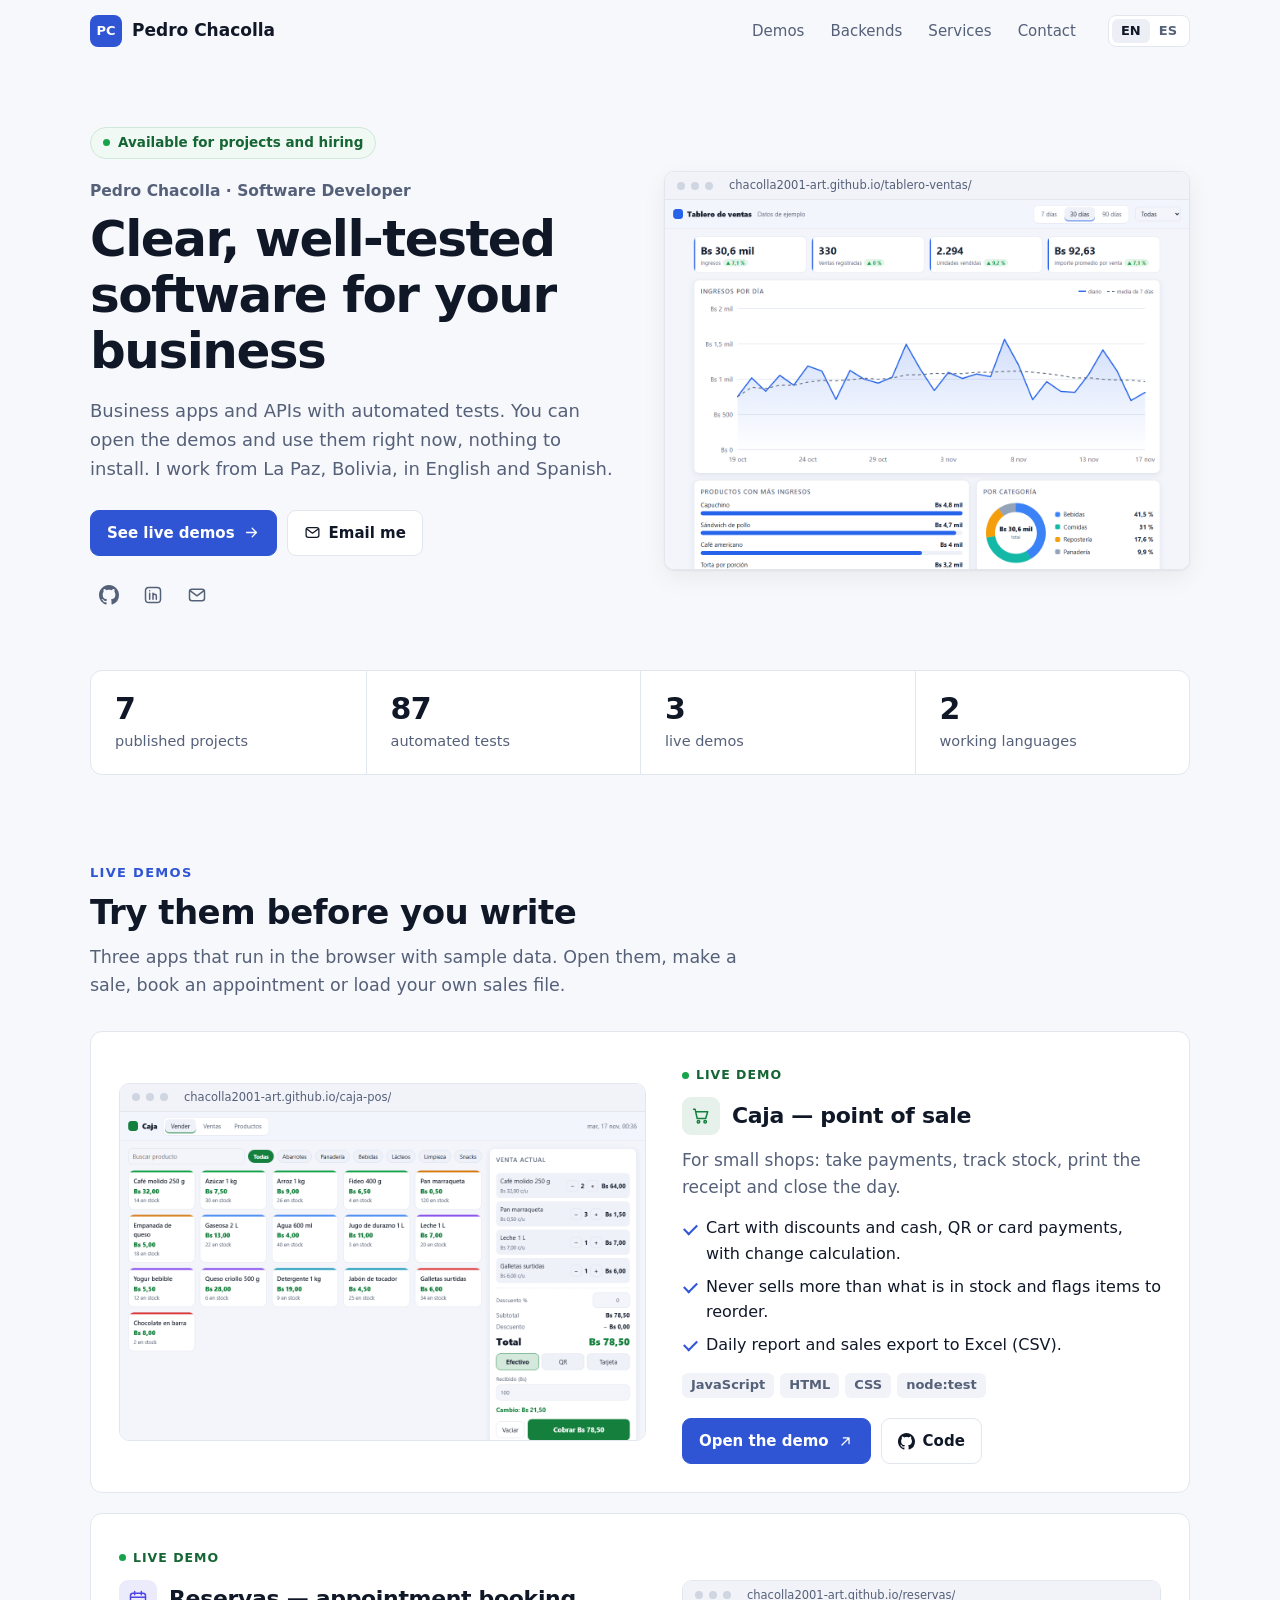
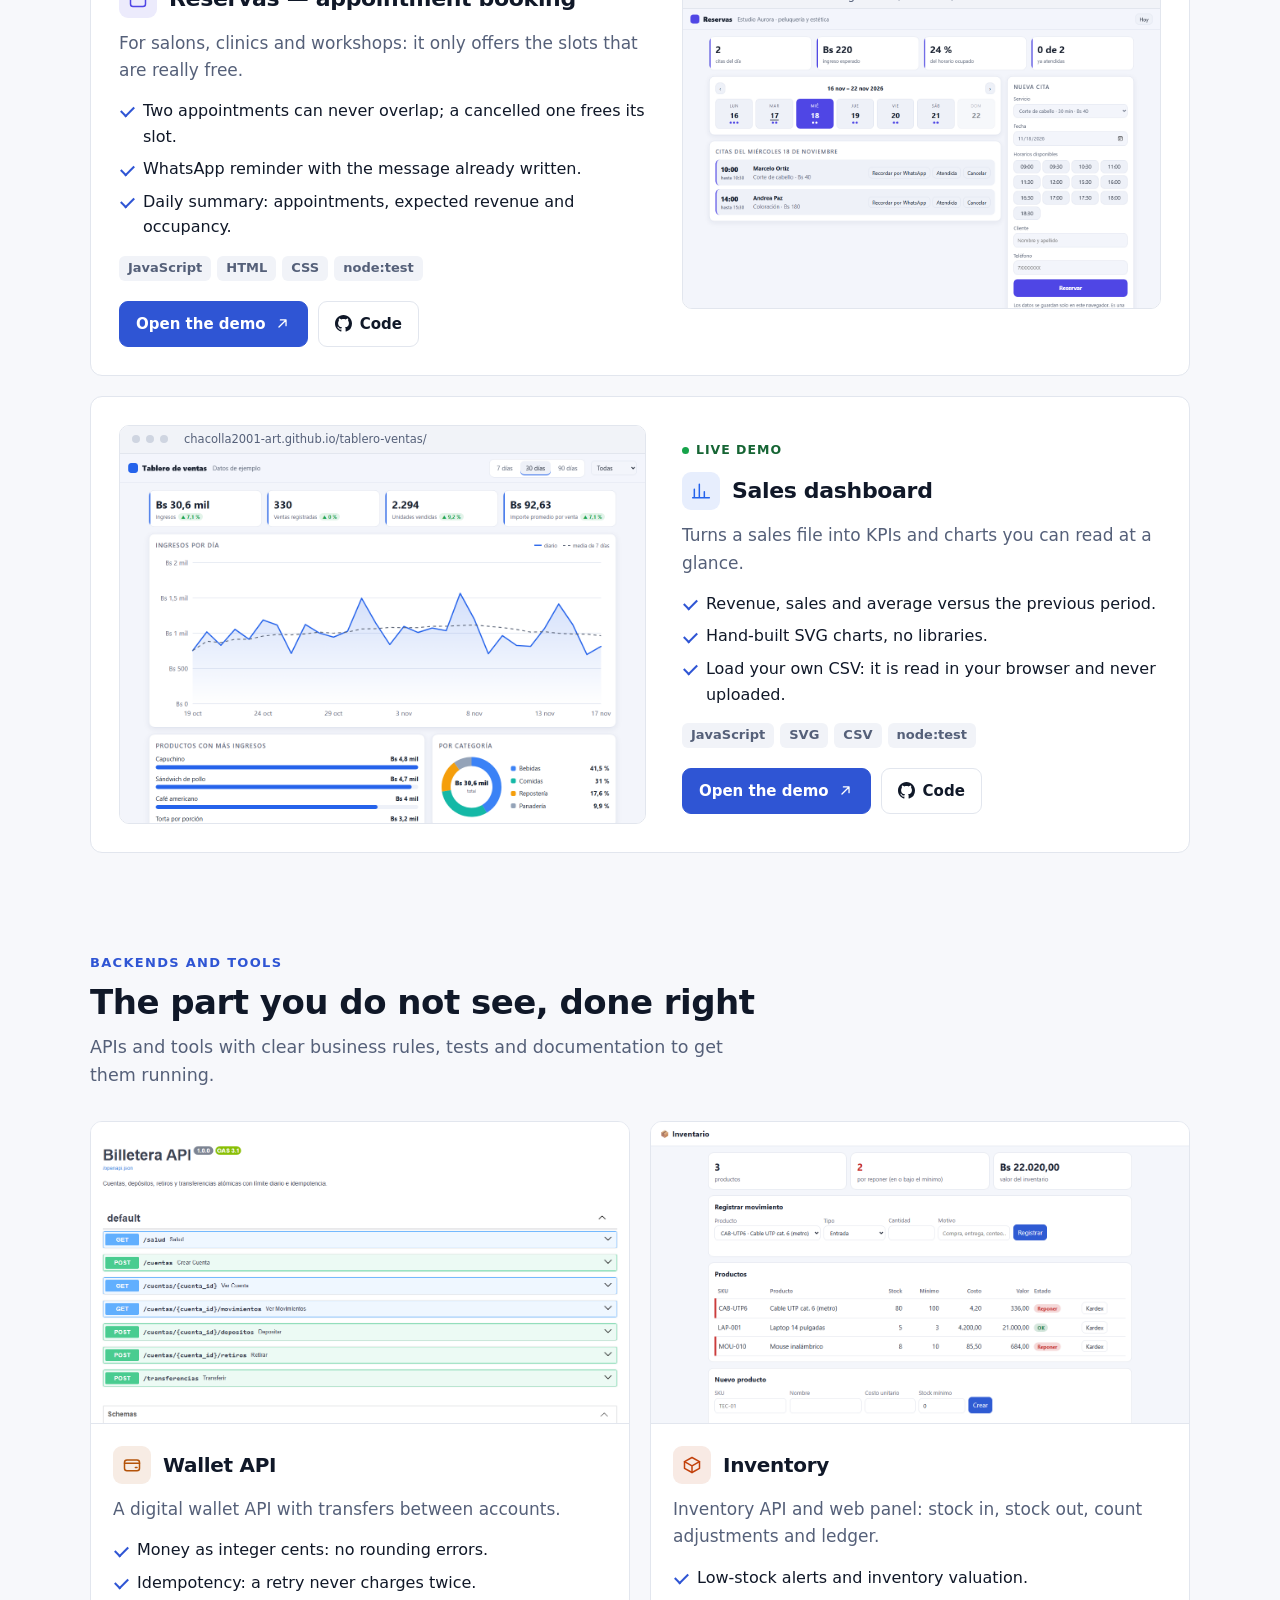
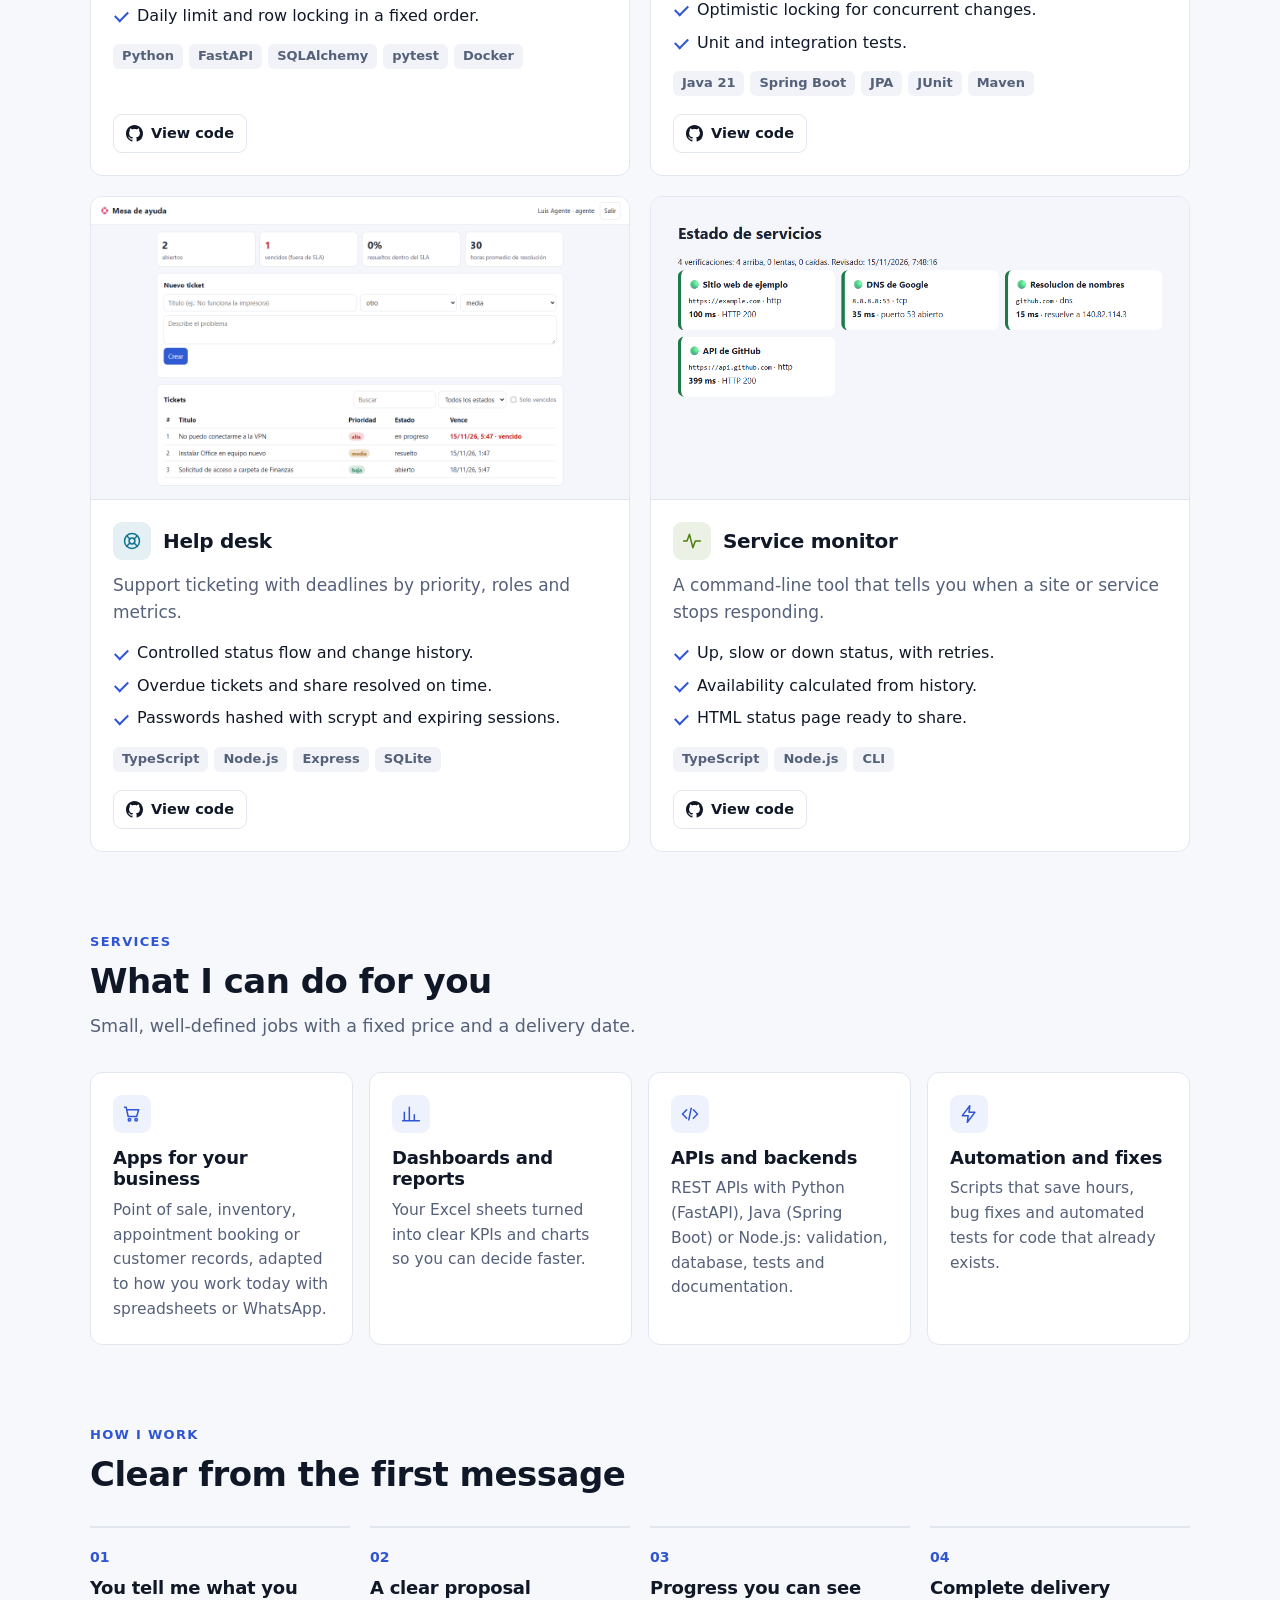
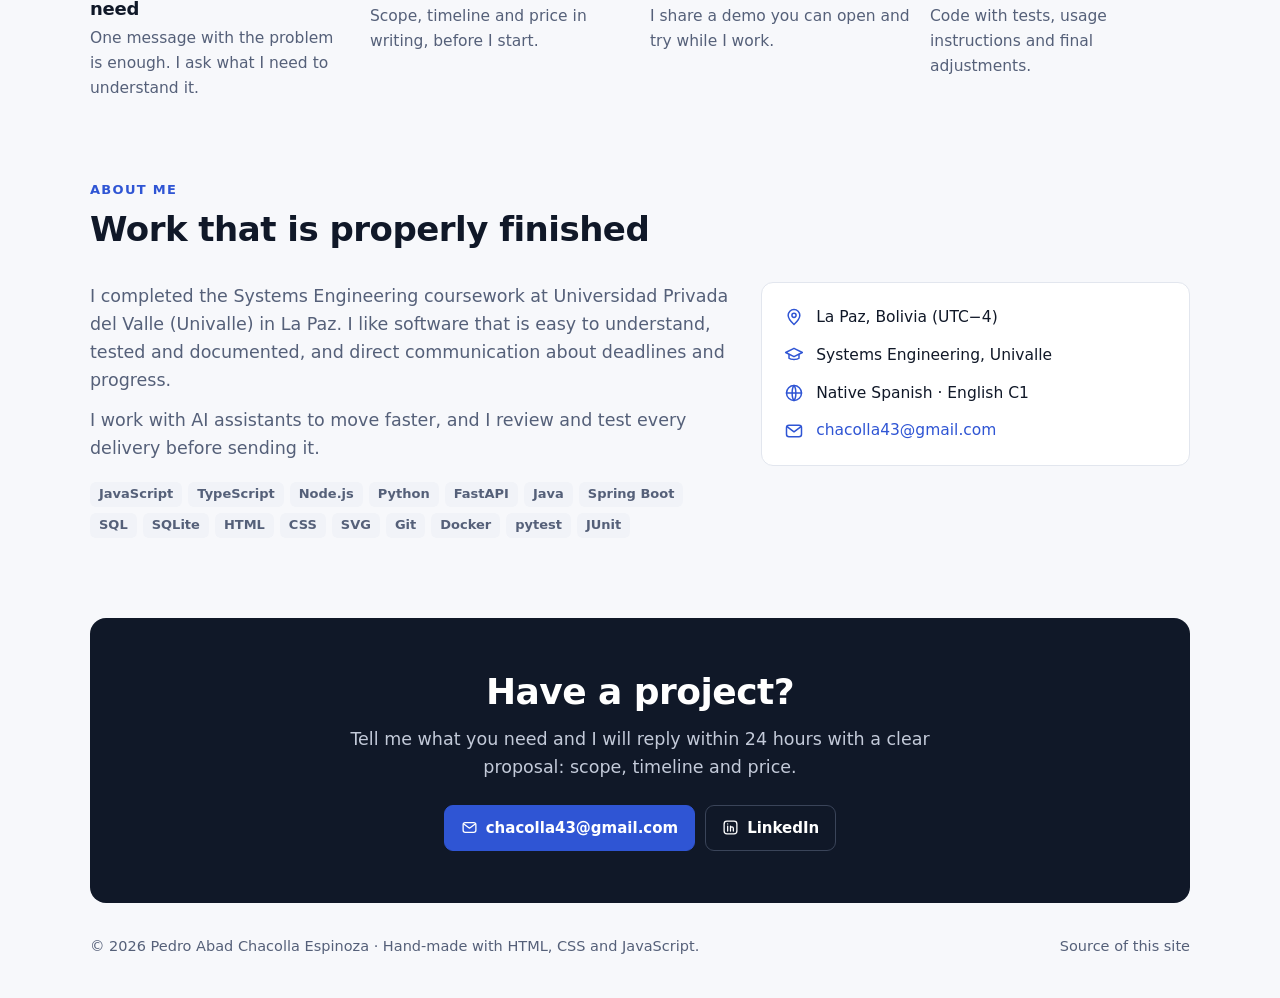
==== commit 9a7333cf: "Diseño sobrio: fondo claro, un color de acento y animaciones mínimas Co-Authored-By: Claude Fable 5." ====
--- a/en.html
+++ b/en.html
@@ -5,20 +5,17 @@
 <meta name="viewport" content="width=device-width, initial-scale=1">
 <title>Pedro Chacolla · Software Developer</title>
 <meta name="description" content="Pedro Chacolla, software developer in La Paz, Bolivia. Business apps (point of sale, appointment booking, sales dashboards) and APIs with Python, Java and TypeScript. Live demos.">
-<meta name="theme-color" content="#070b16">
+<meta name="theme-color" content="#f7f8fb">
 <meta property="og:type" content="website">
 <meta property="og:title" content="Pedro Chacolla · Software Developer">
 <meta property="og:description" content="Pedro Chacolla, software developer in La Paz, Bolivia. Business apps (point of sale, appointment booking, sales dashboards) and APIs with Python, Java and TypeScript. Live demos.">
 <meta property="og:image" content="https://chacolla2001-art.github.io/portafolio-web/img/tablero-ventas.png">
 <link rel="alternate" hreflang="es" href="index.html">
-<link rel="icon" href="data:image/svg+xml,%3Csvg xmlns='http://www.w3.org/2000/svg' viewBox='0 0 32 32'%3E%3Cdefs%3E%3ClinearGradient id='g' x1='0' y1='0' x2='1' y2='1'%3E%3Cstop stop-color='%237c5cff'/%3E%3Cstop offset='1' stop-color='%2322d3ee'/%3E%3C/linearGradient%3E%3C/defs%3E%3Crect width='32' height='32' rx='9' fill='url(%23g)'/%3E%3Ctext x='16' y='21.5' text-anchor='middle' font-family='Arial' font-weight='700' font-size='14' fill='white'%3EPC%3C/text%3E%3C/svg%3E">
+<link rel="icon" href="data:image/svg+xml,%3Csvg xmlns='http://www.w3.org/2000/svg' viewBox='0 0 32 32'%3E%3Crect width='32' height='32' rx='8' fill='%232f55d4'/%3E%3Ctext x='16' y='21.5' text-anchor='middle' font-family='Arial' font-weight='700' font-size='14' fill='white'%3EPC%3C/text%3E%3C/svg%3E">
 <link rel="stylesheet" href="estilos.css">
 <script>document.documentElement.classList.add('js')</script>
 </head>
 <body>
-<div class="fondo" aria-hidden="true"><i></i><i></i><i></i></div>
-<div class="progreso" aria-hidden="true"></div>
-
 <header class="nav">
   <div class="contenedor">
     <a class="marca" href="#"><b>PC</b>Pedro Chacolla</a>
@@ -33,10 +30,10 @@
       <div>
         <span class="estado ver"><i></i>Available for projects and hiring</span>
         <p class="nombre ver" style="--i:1">Pedro Chacolla · Software Developer</p>
-        <h1 class="ver" style="--i:2">I build software to <span class="rota" data-frases='["sell without errors","book without clashes","understand your sales","automate busywork"]'><span>sell without errors</span></span></h1>
+        <h1 class="ver" style="--i:2">Clear, well-tested software for your business</h1>
         <p class="resumen ver" style="--i:3">Business apps and APIs with automated tests. You can open the demos and use them right now, nothing to install. I work from La Paz, Bolivia, in English and Spanish.</p>
         <div class="botones ver" style="--i:4">
-          <a class="boton principal" href="#demos">See live demos <svg class="icono mueve" viewBox="0 0 24 24" aria-hidden="true"><path d="M5 12h14M13 6l6 6-6 6"/></svg></a>
+          <a class="boton principal" href="#demos">See live demos <svg class="icono " viewBox="0 0 24 24" aria-hidden="true"><path d="M5 12h14M13 6l6 6-6 6"/></svg></a>
           <a class="boton" href="mailto:chacolla43@gmail.com?subject=Project"><svg class="icono " viewBox="0 0 24 24" aria-hidden="true"><rect x="3" y="5" width="18" height="14" rx="3"/><path d="M4 7l8 6 8-6"/></svg> Email me</a>
         </div>
         <div class="redes ver" style="--i:5">
@@ -45,36 +42,27 @@
           <a href="mailto:chacolla43@gmail.com?subject=Project" aria-label="Email me"><svg class="icono " viewBox="0 0 24 24" aria-hidden="true"><rect x="3" y="5" width="18" height="14" rx="3"/><path d="M4 7l8 6 8-6"/></svg></a>
         </div>
       </div>
-      <div class="vitrina ver" style="--i:3">
-        <a class="marco" href="https://chacolla2001-art.github.io/caja-pos/#demo" target="_blank" rel="noopener" tabindex="-1" aria-hidden="true">
-          <div class="barra"><i></i><i></i><i></i><span>Caja — point of sale</span></div>
-          <img src="img/caja-pos.png" alt="" width="1280" height="800">
-        </a>
-        <a class="marco" href="https://chacolla2001-art.github.io/reservas/#demo" target="_blank" rel="noopener" tabindex="-1" aria-hidden="true">
-          <div class="barra"><i></i><i></i><i></i><span>Reservas — appointment booking</span></div>
-          <img src="img/reservas.png" alt="" width="1280" height="800">
-        </a>
-        <a class="marco" href="https://chacolla2001-art.github.io/tablero-ventas/" target="_blank" rel="noopener" tabindex="-1" aria-hidden="true">
-          <div class="barra"><i></i><i></i><i></i><span>Sales dashboard</span></div>
+      <div class="ver" style="--i:2">
+        <a class="marco" href="https://chacolla2001-art.github.io/tablero-ventas/" target="_blank" rel="noopener" aria-label="Open the demo: Sales dashboard">
+          <div class="barra"><i></i><i></i><i></i><span>chacolla2001-art.github.io/tablero-ventas/</span></div>
           <img src="img/tablero-ventas.png" alt="" width="1280" height="900">
         </a>
       </div>
     </div>
     <div class="contenedor">
-      <div class="cifras">
-        <div class="cifra ver" style="--i:0"><b data-contar="7">7</b><span>published projects</span></div>
-        <div class="cifra ver" style="--i:1"><b data-contar="87">87</b><span>automated tests</span></div>
-        <div class="cifra ver" style="--i:2"><b data-contar="3">3</b><span>live demos</span></div>
-        <div class="cifra ver" style="--i:3"><b data-contar="2">2</b><span>working languages</span></div>
-      </div>
-    </div>
-    <div class="cinta" aria-hidden="true"><div><span>JavaScript</span><span>TypeScript</span><span>Node.js</span><span>Python</span><span>FastAPI</span><span>Java</span><span>Spring Boot</span><span>SQL</span><span>SQLite</span><span>HTML</span><span>CSS</span><span>SVG</span><span>Git</span><span>Docker</span><span>pytest</span><span>JUnit</span><span>JavaScript</span><span>TypeScript</span><span>Node.js</span><span>Python</span><span>FastAPI</span><span>Java</span><span>Spring Boot</span><span>SQL</span><span>SQLite</span><span>HTML</span><span>CSS</span><span>SVG</span><span>Git</span><span>Docker</span><span>pytest</span><span>JUnit</span></div></div>
+      <div class="cifras ver">
+        <div class="cifra"><b>7</b><span>published projects</span></div>
+        <div class="cifra"><b>87</b><span>automated tests</span></div>
+        <div class="cifra"><b>3</b><span>live demos</span></div>
+        <div class="cifra"><b>2</b><span>working languages</span></div>
+      </div>
+    </div>
   </section>
 
   <section id="demos">
     <div class="contenedor">
       <div class="titulo ver"><small>Live demos</small><h2>Try them before you write</h2><p>Three apps that run in the browser with sample data. Open them, make a sale, book an appointment or load your own sales file.</p></div>
-      <article class="tarjeta proyecto demo ver" style="--c1:#22c55e;--c2:#14b8a6">
+      <article class="tarjeta proyecto demo ver" style="--c1:#15803d;--c2:#14b8a6">
         <a class="marco" href="https://chacolla2001-art.github.io/caja-pos/#demo" target="_blank" rel="noopener" aria-label="Open the demo: Caja — point of sale">
           <div class="barra"><i></i><i></i><i></i><span>chacolla2001-art.github.io/caja-pos/</span></div>
           <img src="img/caja-pos.png" alt="Point-of-sale screen with catalog, cart and checkout" width="1280" height="800">
@@ -86,12 +74,12 @@
           <ul><li>Cart with discounts and cash, QR or card payments, with change calculation.</li><li>Never sells more than what is in stock and flags items to reorder.</li><li>Daily report and sales export to Excel (CSV).</li></ul>
           <div class="etiquetas"><span>JavaScript</span><span>HTML</span><span>CSS</span><span>node:test</span></div>
           <div class="acciones">
-            <a class="boton color" href="https://chacolla2001-art.github.io/caja-pos/#demo" target="_blank" rel="noopener">Open the demo <svg class="icono " viewBox="0 0 24 24" aria-hidden="true"><path d="M7 17L17 7M9 7h8v8"/></svg></a>
+            <a class="boton principal" href="https://chacolla2001-art.github.io/caja-pos/#demo" target="_blank" rel="noopener">Open the demo <svg class="icono " viewBox="0 0 24 24" aria-hidden="true"><path d="M7 17L17 7M9 7h8v8"/></svg></a>
             <a class="boton" href="https://github.com/chacolla2001-art/caja-pos" target="_blank" rel="noopener"><svg class="icono lleno" viewBox="0 0 16 16" aria-hidden="true"><path d="M8 0C3.58 0 0 3.58 0 8c0 3.54 2.29 6.53 5.47 7.59.4.07.55-.17.55-.38 0-.19-.01-.82-.01-1.49-2.01.37-2.53-.49-2.69-.94-.09-.23-.48-.94-.82-1.13-.28-.15-.68-.52-.01-.53.63-.01 1.08.58 1.23.82.72 1.21 1.87.87 2.33.66.07-.52.28-.87.51-1.07-1.78-.2-3.64-.89-3.64-3.95 0-.87.31-1.59.82-2.15-.08-.2-.36-1.02.08-2.12 0 0 .67-.21 2.2.82.64-.18 1.32-.27 2-.27s1.36.09 2 .27c1.53-1.04 2.2-.82 2.2-.82.44 1.1.16 1.92.08 2.12.51.56.82 1.27.82 2.15 0 3.07-1.87 3.75-3.65 3.95.29.25.54.73.54 1.48 0 1.07-.01 1.93-.01 2.2 0 .21.15.46.55.38A8.01 8.01 0 0016 8c0-4.42-3.58-8-8-8z"/></svg> Code</a>
           </div>
         </div>
       </article>
-      <article class="tarjeta proyecto demo ver" style="--c1:#a78bfa;--c2:#f472b6">
+      <article class="tarjeta proyecto demo ver" style="--c1:#4f46e5;--c2:#f472b6">
         <a class="marco" href="https://chacolla2001-art.github.io/reservas/#demo" target="_blank" rel="noopener" aria-label="Open the demo: Reservas — appointment booking">
           <div class="barra"><i></i><i></i><i></i><span>chacolla2001-art.github.io/reservas/</span></div>
           <img src="img/reservas.png" alt="Weekly agenda with the new-appointment form" width="1280" height="800" loading="lazy">
@@ -103,12 +91,12 @@
           <ul><li>Two appointments can never overlap; a cancelled one frees its slot.</li><li>WhatsApp reminder with the message already written.</li><li>Daily summary: appointments, expected revenue and occupancy.</li></ul>
           <div class="etiquetas"><span>JavaScript</span><span>HTML</span><span>CSS</span><span>node:test</span></div>
           <div class="acciones">
-            <a class="boton color" href="https://chacolla2001-art.github.io/reservas/#demo" target="_blank" rel="noopener">Open the demo <svg class="icono " viewBox="0 0 24 24" aria-hidden="true"><path d="M7 17L17 7M9 7h8v8"/></svg></a>
+            <a class="boton principal" href="https://chacolla2001-art.github.io/reservas/#demo" target="_blank" rel="noopener">Open the demo <svg class="icono " viewBox="0 0 24 24" aria-hidden="true"><path d="M7 17L17 7M9 7h8v8"/></svg></a>
             <a class="boton" href="https://github.com/chacolla2001-art/reservas" target="_blank" rel="noopener"><svg class="icono lleno" viewBox="0 0 16 16" aria-hidden="true"><path d="M8 0C3.58 0 0 3.58 0 8c0 3.54 2.29 6.53 5.47 7.59.4.07.55-.17.55-.38 0-.19-.01-.82-.01-1.49-2.01.37-2.53-.49-2.69-.94-.09-.23-.48-.94-.82-1.13-.28-.15-.68-.52-.01-.53.63-.01 1.08.58 1.23.82.72 1.21 1.87.87 2.33.66.07-.52.28-.87.51-1.07-1.78-.2-3.64-.89-3.64-3.95 0-.87.31-1.59.82-2.15-.08-.2-.36-1.02.08-2.12 0 0 .67-.21 2.2.82.64-.18 1.32-.27 2-.27s1.36.09 2 .27c1.53-1.04 2.2-.82 2.2-.82.44 1.1.16 1.92.08 2.12.51.56.82 1.27.82 2.15 0 3.07-1.87 3.75-3.65 3.95.29.25.54.73.54 1.48 0 1.07-.01 1.93-.01 2.2 0 .21.15.46.55.38A8.01 8.01 0 0016 8c0-4.42-3.58-8-8-8z"/></svg> Code</a>
           </div>
         </div>
       </article>
-      <article class="tarjeta proyecto demo ver" style="--c1:#38bdf8;--c2:#818cf8">
+      <article class="tarjeta proyecto demo ver" style="--c1:#2563eb;--c2:#818cf8">
         <a class="marco" href="https://chacolla2001-art.github.io/tablero-ventas/" target="_blank" rel="noopener" aria-label="Open the demo: Sales dashboard">
           <div class="barra"><i></i><i></i><i></i><span>chacolla2001-art.github.io/tablero-ventas/</span></div>
           <img src="img/tablero-ventas.png" alt="Dashboard with KPIs, revenue line and charts" width="1280" height="900" loading="lazy">
@@ -120,7 +108,7 @@
           <ul><li>Revenue, sales and average versus the previous period.</li><li>Hand-built SVG charts, no libraries.</li><li>Load your own CSV: it is read in your browser and never uploaded.</li></ul>
           <div class="etiquetas"><span>JavaScript</span><span>SVG</span><span>CSV</span><span>node:test</span></div>
           <div class="acciones">
-            <a class="boton color" href="https://chacolla2001-art.github.io/tablero-ventas/" target="_blank" rel="noopener">Open the demo <svg class="icono " viewBox="0 0 24 24" aria-hidden="true"><path d="M7 17L17 7M9 7h8v8"/></svg></a>
+            <a class="boton principal" href="https://chacolla2001-art.github.io/tablero-ventas/" target="_blank" rel="noopener">Open the demo <svg class="icono " viewBox="0 0 24 24" aria-hidden="true"><path d="M7 17L17 7M9 7h8v8"/></svg></a>
             <a class="boton" href="https://github.com/chacolla2001-art/tablero-ventas" target="_blank" rel="noopener"><svg class="icono lleno" viewBox="0 0 16 16" aria-hidden="true"><path d="M8 0C3.58 0 0 3.58 0 8c0 3.54 2.29 6.53 5.47 7.59.4.07.55-.17.55-.38 0-.19-.01-.82-.01-1.49-2.01.37-2.53-.49-2.69-.94-.09-.23-.48-.94-.82-1.13-.28-.15-.68-.52-.01-.53.63-.01 1.08.58 1.23.82.72 1.21 1.87.87 2.33.66.07-.52.28-.87.51-1.07-1.78-.2-3.64-.89-3.64-3.95 0-.87.31-1.59.82-2.15-.08-.2-.36-1.02.08-2.12 0 0 .67-.21 2.2.82.64-.18 1.32-.27 2-.27s1.36.09 2 .27c1.53-1.04 2.2-.82 2.2-.82.44 1.1.16 1.92.08 2.12.51.56.82 1.27.82 2.15 0 3.07-1.87 3.75-3.65 3.95.29.25.54.73.54 1.48 0 1.07-.01 1.93-.01 2.2 0 .21.15.46.55.38A8.01 8.01 0 0016 8c0-4.42-3.58-8-8-8z"/></svg> Code</a>
           </div>
         </div>
@@ -132,7 +120,7 @@
     <div class="contenedor">
       <div class="titulo ver"><small>Backends and tools</small><h2>The part you do not see, done right</h2><p>APIs and tools with clear business rules, tests and documentation to get them running.</p></div>
       <div class="rejilla">
-        <article class="tarjeta proyecto ver" style="--c1:#fbbf24;--c2:#f97316;--i:0">
+        <article class="tarjeta proyecto ver" style="--c1:#b45309;--c2:#f97316;--i:0">
           <div class="imagen"><img src="img/billetera-api.png" alt="Interactive documentation of the Wallet API" width="1280" height="900" loading="lazy"></div>
           <div class="cuerpo">
             <h3><span class="insignia"><svg class="icono " viewBox="0 0 24 24" aria-hidden="true"><rect x="3" y="6" width="18" height="13" rx="3"/><path d="M3 10h18M16 15h2"/></svg></span>Wallet API</h3>
@@ -142,7 +130,7 @@
             <div class="acciones"><a class="boton chico" href="https://github.com/chacolla2001-art/billetera-api" target="_blank" rel="noopener"><svg class="icono lleno" viewBox="0 0 16 16" aria-hidden="true"><path d="M8 0C3.58 0 0 3.58 0 8c0 3.54 2.29 6.53 5.47 7.59.4.07.55-.17.55-.38 0-.19-.01-.82-.01-1.49-2.01.37-2.53-.49-2.69-.94-.09-.23-.48-.94-.82-1.13-.28-.15-.68-.52-.01-.53.63-.01 1.08.58 1.23.82.72 1.21 1.87.87 2.33.66.07-.52.28-.87.51-1.07-1.78-.2-3.64-.89-3.64-3.95 0-.87.31-1.59.82-2.15-.08-.2-.36-1.02.08-2.12 0 0 .67-.21 2.2.82.64-.18 1.32-.27 2-.27s1.36.09 2 .27c1.53-1.04 2.2-.82 2.2-.82.44 1.1.16 1.92.08 2.12.51.56.82 1.27.82 2.15 0 3.07-1.87 3.75-3.65 3.95.29.25.54.73.54 1.48 0 1.07-.01 1.93-.01 2.2 0 .21.15.46.55.38A8.01 8.01 0 0016 8c0-4.42-3.58-8-8-8z"/></svg> View code</a></div>
           </div>
         </article>
-        <article class="tarjeta proyecto ver" style="--c1:#fb923c;--c2:#f43f5e;--i:1">
+        <article class="tarjeta proyecto ver" style="--c1:#c2410c;--c2:#f43f5e;--i:1">
           <div class="imagen"><img src="img/inventario-spring.png" alt="Inventory web panel" width="1280" height="860" loading="lazy"></div>
           <div class="cuerpo">
             <h3><span class="insignia"><svg class="icono " viewBox="0 0 24 24" aria-hidden="true"><path d="M3 8l9-5 9 5v8l-9 5-9-5z"/><path d="M3 8l9 5 9-5M12 13v8"/></svg></span>Inventory</h3>
@@ -152,7 +140,7 @@
             <div class="acciones"><a class="boton chico" href="https://github.com/chacolla2001-art/inventario-spring" target="_blank" rel="noopener"><svg class="icono lleno" viewBox="0 0 16 16" aria-hidden="true"><path d="M8 0C3.58 0 0 3.58 0 8c0 3.54 2.29 6.53 5.47 7.59.4.07.55-.17.55-.38 0-.19-.01-.82-.01-1.49-2.01.37-2.53-.49-2.69-.94-.09-.23-.48-.94-.82-1.13-.28-.15-.68-.52-.01-.53.63-.01 1.08.58 1.23.82.72 1.21 1.87.87 2.33.66.07-.52.28-.87.51-1.07-1.78-.2-3.64-.89-3.64-3.95 0-.87.31-1.59.82-2.15-.08-.2-.36-1.02.08-2.12 0 0 .67-.21 2.2.82.64-.18 1.32-.27 2-.27s1.36.09 2 .27c1.53-1.04 2.2-.82 2.2-.82.44 1.1.16 1.92.08 2.12.51.56.82 1.27.82 2.15 0 3.07-1.87 3.75-3.65 3.95.29.25.54.73.54 1.48 0 1.07-.01 1.93-.01 2.2 0 .21.15.46.55.38A8.01 8.01 0 0016 8c0-4.42-3.58-8-8-8z"/></svg> View code</a></div>
           </div>
         </article>
-        <article class="tarjeta proyecto ver" style="--c1:#22d3ee;--c2:#3b82f6;--i:0">
+        <article class="tarjeta proyecto ver" style="--c1:#0e7490;--c2:#3b82f6;--i:0">
           <div class="imagen"><img src="img/mesa-de-ayuda.png" alt="Help desk panel" width="1280" height="1000" loading="lazy"></div>
           <div class="cuerpo">
             <h3><span class="insignia"><svg class="icono " viewBox="0 0 24 24" aria-hidden="true"><circle cx="12" cy="12" r="9"/><circle cx="12" cy="12" r="3.5"/><path d="M5.6 5.6l3.9 3.9M14.5 14.5l3.9 3.9M18.4 5.6l-3.9 3.9M9.5 14.5l-3.9 3.9"/></svg></span>Help desk</h3>
@@ -162,7 +150,7 @@
             <div class="acciones"><a class="boton chico" href="https://github.com/chacolla2001-art/mesa-de-ayuda" target="_blank" rel="noopener"><svg class="icono lleno" viewBox="0 0 16 16" aria-hidden="true"><path d="M8 0C3.58 0 0 3.58 0 8c0 3.54 2.29 6.53 5.47 7.59.4.07.55-.17.55-.38 0-.19-.01-.82-.01-1.49-2.01.37-2.53-.49-2.69-.94-.09-.23-.48-.94-.82-1.13-.28-.15-.68-.52-.01-.53.63-.01 1.08.58 1.23.82.72 1.21 1.87.87 2.33.66.07-.52.28-.87.51-1.07-1.78-.2-3.64-.89-3.64-3.95 0-.87.31-1.59.82-2.15-.08-.2-.36-1.02.08-2.12 0 0 .67-.21 2.2.82.64-.18 1.32-.27 2-.27s1.36.09 2 .27c1.53-1.04 2.2-.82 2.2-.82.44 1.1.16 1.92.08 2.12.51.56.82 1.27.82 2.15 0 3.07-1.87 3.75-3.65 3.95.29.25.54.73.54 1.48 0 1.07-.01 1.93-.01 2.2 0 .21.15.46.55.38A8.01 8.01 0 0016 8c0-4.42-3.58-8-8-8z"/></svg> View code</a></div>
           </div>
         </article>
-        <article class="tarjeta proyecto ver" style="--c1:#a3e635;--c2:#22c55e;--i:1">
+        <article class="tarjeta proyecto ver" style="--c1:#4d7c0f;--c2:#22c55e;--i:1">
           <div class="imagen"><img src="img/monitor-red.png" alt="Monitor status page" width="1100" height="560" loading="lazy"></div>
           <div class="cuerpo">
             <h3><span class="insignia"><svg class="icono " viewBox="0 0 24 24" aria-hidden="true"><path d="M2 12h4l3-8 4 16 3-8h6"/></svg></span>Service monitor</h3>
@@ -220,7 +208,7 @@
     <div class="contenedor">
       <div class="titulo ver"><small>About me</small><h2>Work that is properly finished</h2></div>
       <div class="sobre">
-        <div class="texto ver"><p>I completed the Systems Engineering coursework at Universidad Privada del Valle (Univalle) in La Paz. I like software that is easy to understand, tested and documented, and direct communication about deadlines and progress.</p><p>I work with AI assistants to move faster, and I review and test every delivery before sending it.</p></div>
+        <div class="texto ver"><p>I completed the Systems Engineering coursework at Universidad Privada del Valle (Univalle) in La Paz. I like software that is easy to understand, tested and documented, and direct communication about deadlines and progress.</p><p>I work with AI assistants to move faster, and I review and test every delivery before sending it.</p><div class="etiquetas"><span>JavaScript</span><span>TypeScript</span><span>Node.js</span><span>Python</span><span>FastAPI</span><span>Java</span><span>Spring Boot</span><span>SQL</span><span>SQLite</span><span>HTML</span><span>CSS</span><span>SVG</span><span>Git</span><span>Docker</span><span>pytest</span><span>JUnit</span></div></div>
         <div class="tarjeta datos ver" style="--i:1">
           <p><svg class="icono " viewBox="0 0 24 24" aria-hidden="true"><path d="M12 21s7-6.2 7-11a7 7 0 10-14 0c0 4.8 7 11 7 11z"/><circle cx="12" cy="10" r="2.5"/></svg> La Paz, Bolivia (UTC−4)</p>
           <p><svg class="icono " viewBox="0 0 24 24" aria-hidden="true"><path d="M2 9l10-5 10 5-10 5z"/><path d="M6 11.5V16c2 2 10 2 12 0v-4.5"/></svg> Systems Engineering, Univalle</p>
--- a/estilos.css
+++ b/estilos.css
@@ -1,243 +1,177 @@
-/* Portafolio 2.0 — Pedro Chacolla. Sin librerías ni fuentes externas. */
+/* Portafolio — Pedro Chacolla. Diseño sobrio: fondo claro, un color de acento y animaciones mínimas.
+   Sin librerías ni fuentes externas. */
 :root {
-  --fondo: #070b16;
-  --fondo-2: #0c1324;
-  --panel: rgba(255, 255, 255, .045);
-  --panel-2: rgba(255, 255, 255, .08);
-  --borde: rgba(255, 255, 255, .1);
-  --texto: #eef1f8;
-  --suave: #9eabc6;
-  --a1: #7c5cff;
-  --a2: #22d3ee;
-  --a3: #34d399;
-  --radio: 18px;
-  --ancho: 1140px;
+  --fondo: #f7f8fb;
+  --panel: #ffffff;
+  --borde: #e2e6ee;
+  --texto: #101828;
+  --suave: #556079;
+  --acento: #2f55d4;
+  --acento-fuerte: #2443b0;
+  --acento-suave: #eef2fd;
+  --oscuro: #101828;
+  --radio: 12px;
+  --ancho: 1100px;
+  --sombra: 0 1px 2px rgba(16, 24, 40, .05), 0 8px 24px rgba(16, 24, 40, .06);
   --fuente: system-ui, -apple-system, 'Segoe UI', Roboto, 'Helvetica Neue', Arial, sans-serif;
 }
 
 * { box-sizing: border-box; }
-html { scroll-behavior: smooth; scroll-padding-top: 84px; }
-body {
-  margin: 0;
-  font-family: var(--fuente);
-  font-size: 17px;
-  line-height: 1.6;
-  color: var(--texto);
-  background: var(--fondo);
-  -webkit-font-smoothing: antialiased;
-  overflow-x: hidden;
-}
+html { scroll-behavior: smooth; scroll-padding-top: 80px; }
+body { margin: 0; font-family: var(--fuente); font-size: 17px; line-height: 1.6; color: var(--texto); background: var(--fondo); -webkit-font-smoothing: antialiased; }
 img { max-width: 100%; height: auto; display: block; }
 a { color: inherit; text-decoration: none; }
-h1, h2, h3 { line-height: 1.15; letter-spacing: -.02em; margin: 0; }
+h1, h2, h3 { line-height: 1.2; letter-spacing: -.015em; margin: 0; }
 p { margin: 0; }
 ul { margin: 0; padding: 0; list-style: none; }
-.icono { width: 22px; height: 22px; flex: none; fill: none; stroke: currentColor; stroke-width: 1.8; stroke-linecap: round; stroke-linejoin: round; }
+.icono { width: 20px; height: 20px; flex: none; fill: none; stroke: currentColor; stroke-width: 1.8; stroke-linecap: round; stroke-linejoin: round; }
 .icono.lleno { fill: currentColor; stroke: none; }
 .contenedor { width: min(var(--ancho), 100% - 40px); margin-inline: auto; }
-:focus-visible { outline: 2px solid var(--a2); outline-offset: 3px; border-radius: 8px; }
+:focus-visible { outline: 2px solid var(--acento); outline-offset: 3px; border-radius: 6px; }
 
-/* Fondo animado */
-.fondo { position: fixed; inset: 0; z-index: -1; overflow: hidden; pointer-events: none; }
-.fondo i { position: absolute; border-radius: 50%; filter: blur(90px); opacity: .5; will-change: transform; }
-.fondo i:nth-child(1) { width: 520px; height: 520px; left: -140px; top: -160px; background: var(--a1); animation: flotar-a 22s ease-in-out infinite alternate; }
-.fondo i:nth-child(2) { width: 460px; height: 460px; right: -120px; top: 12%; background: var(--a2); opacity: .32; animation: flotar-b 26s ease-in-out infinite alternate; }
-.fondo i:nth-child(3) { width: 520px; height: 520px; left: 30%; bottom: -260px; background: var(--a3); opacity: .2; animation: flotar-a 30s ease-in-out infinite alternate-reverse; }
-.fondo::after {
-  content: ''; position: absolute; inset: 0;
-  background-image: linear-gradient(rgba(255,255,255,.035) 1px, transparent 1px), linear-gradient(90deg, rgba(255,255,255,.035) 1px, transparent 1px);
-  background-size: 56px 56px;
-  mask-image: radial-gradient(ellipse 80% 60% at 50% 0%, #000 30%, transparent 75%);
-  -webkit-mask-image: radial-gradient(ellipse 80% 60% at 50% 0%, #000 30%, transparent 75%);
-}
-@keyframes flotar-a { to { transform: translate(120px, 90px) scale(1.15); } }
-@keyframes flotar-b { to { transform: translate(-140px, 120px) scale(.9); } }
-
-/* Barra de progreso y navegación */
-.progreso { position: fixed; inset: 0 0 auto 0; height: 3px; z-index: 30; transform-origin: 0 50%; transform: scaleX(0); background: linear-gradient(90deg, var(--a1), var(--a2), var(--a3)); }
-.nav { position: sticky; top: 0; z-index: 20; backdrop-filter: blur(14px); -webkit-backdrop-filter: blur(14px); background: rgba(7, 11, 22, .72); border-bottom: 1px solid transparent; transition: border-color .3s; }
+/* Navegación */
+.nav { position: sticky; top: 0; z-index: 20; background: rgba(247, 248, 251, .9); backdrop-filter: blur(10px); -webkit-backdrop-filter: blur(10px); border-bottom: 1px solid transparent; transition: border-color .2s; }
 .nav.con-borde { border-bottom-color: var(--borde); }
-.nav .contenedor { display: flex; align-items: center; gap: 22px; height: 64px; }
-.marca { display: flex; align-items: center; gap: 10px; font-weight: 700; letter-spacing: -.01em; }
-.marca b { display: grid; place-items: center; width: 34px; height: 34px; border-radius: 10px; font-size: 14px; color: #fff; background: linear-gradient(135deg, var(--a1), var(--a2)); box-shadow: 0 6px 20px rgba(124, 92, 255, .45); }
-.nav nav { display: flex; gap: 4px; margin-left: auto; }
-.nav nav a { padding: 8px 12px; border-radius: 10px; font-size: 15px; color: var(--suave); transition: color .2s, background .2s; }
-.nav nav a:hover { color: var(--texto); background: var(--panel); }
-.idioma { display: flex; padding: 3px; border: 1px solid var(--borde); border-radius: 999px; font-size: 13px; font-weight: 600; }
-.idioma > * { padding: 3px 10px; border-radius: 999px; color: var(--suave); }
-.idioma b { color: #fff; background: var(--panel-2); }
+.nav .contenedor { display: flex; align-items: center; gap: 20px; height: 62px; }
+.marca { display: flex; align-items: center; gap: 10px; font-weight: 700; }
+.marca b { display: grid; place-items: center; width: 32px; height: 32px; border-radius: 8px; font-size: 13px; color: #fff; background: var(--acento); }
+.nav nav { display: flex; gap: 2px; margin-left: auto; }
+.nav nav a { padding: 7px 12px; border-radius: 8px; font-size: 15px; color: var(--suave); transition: color .15s, background .15s; }
+.nav nav a:hover { color: var(--texto); background: #eceff5; }
+.idioma { display: flex; padding: 3px; border: 1px solid var(--borde); border-radius: 8px; font-size: 13px; font-weight: 600; background: var(--panel); }
+.idioma > * { padding: 2px 9px; border-radius: 6px; color: var(--suave); }
+.idioma b { color: var(--texto); background: #eceff5; }
 .idioma a:hover { color: var(--texto); }
 
 /* Botones */
-.boton { display: inline-flex; align-items: center; gap: 8px; padding: 11px 18px; border-radius: 12px; border: 1px solid var(--borde); background: var(--panel); font-weight: 600; font-size: 15.5px; transition: transform .2s, background .2s, border-color .2s, box-shadow .2s; }
-.boton:hover { transform: translateY(-2px); background: var(--panel-2); border-color: rgba(255,255,255,.22); }
-.boton .icono { width: 18px; height: 18px; transition: transform .2s; }
-.boton:hover .icono.mueve { transform: translateX(3px); }
-.boton.principal { position: relative; overflow: hidden; border: 0; color: #fff; background: linear-gradient(120deg, var(--a1), #5b8cff 55%, var(--a2)); background-size: 180% 100%; box-shadow: 0 10px 30px rgba(124, 92, 255, .4); animation: degradado 8s ease infinite alternate; }
-.boton.principal:hover { box-shadow: 0 14px 38px rgba(124, 92, 255, .55); }
-.boton.principal::after { content: ''; position: absolute; top: 0; bottom: 0; width: 40%; left: -60%; background: linear-gradient(100deg, transparent, rgba(255,255,255,.35), transparent); transform: skewX(-20deg); }
-.boton.principal:hover::after { animation: brillo .8s ease; }
-.boton.chico { padding: 8px 13px; font-size: 14.5px; border-radius: 10px; }
-@keyframes degradado { to { background-position: 100% 0; } }
-@keyframes brillo { to { left: 130%; } }
+.boton { display: inline-flex; align-items: center; gap: 8px; padding: 10px 16px; border-radius: 9px; border: 1px solid var(--borde); background: var(--panel); font-weight: 600; font-size: 15px; color: var(--texto); transition: background .15s, border-color .15s, color .15s; }
+.boton:hover { border-color: #c5ccdb; background: #f3f5f9; }
+.boton .icono { width: 17px; height: 17px; }
+.boton.principal { border-color: var(--acento); background: var(--acento); color: #fff; }
+.boton.principal:hover { background: var(--acento-fuerte); border-color: var(--acento-fuerte); }
+.boton.chico { padding: 7px 12px; font-size: 14.5px; }
 
 /* Portada */
-.portada { padding: 72px 0 40px; }
-.portada .dupla { display: grid; grid-template-columns: 1.05fr .95fr; gap: 48px; align-items: center; }
-.estado { display: inline-flex; align-items: center; gap: 9px; padding: 6px 14px 6px 12px; border: 1px solid rgba(52, 211, 153, .35); border-radius: 999px; background: rgba(52, 211, 153, .09); color: #a7f3d0; font-size: 14px; font-weight: 600; }
-.estado i { width: 8px; height: 8px; border-radius: 50%; background: var(--a3); box-shadow: 0 0 0 0 rgba(52, 211, 153, .7); animation: latido 2s infinite; }
-@keyframes latido { 70% { box-shadow: 0 0 0 9px rgba(52, 211, 153, 0); } 100% { box-shadow: 0 0 0 0 rgba(52, 211, 153, 0); } }
-.portada .nombre { margin-top: 22px; color: var(--suave); font-weight: 600; letter-spacing: .02em; }
-.portada h1 { margin-top: 8px; font-size: clamp(38px, 5.4vw, 64px); font-weight: 800; letter-spacing: -.035em; }
-.rota { display: block; min-height: 1.2em; background: linear-gradient(90deg, var(--a2), var(--a1) 45%, #f472b6 80%, var(--a2)); background-size: 220% 100%; -webkit-background-clip: text; background-clip: text; color: transparent; animation: degradado 6s linear infinite alternate; }
-.rota span { display: inline-block; transition: opacity .35s, transform .35s; }
-.rota span.sale { opacity: 0; transform: translateY(-.35em); }
-.rota span.entra { opacity: 0; transform: translateY(.35em); transition: none; }
-.portada .resumen { margin-top: 20px; max-width: 34em; font-size: 19px; color: var(--suave); }
-.portada .botones { display: flex; flex-wrap: wrap; gap: 12px; margin-top: 28px; }
-.redes { display: flex; gap: 8px; margin-top: 22px; }
-.redes a { display: grid; place-items: center; width: 40px; height: 40px; border-radius: 12px; border: 1px solid var(--borde); color: var(--suave); transition: color .2s, transform .2s, border-color .2s; }
-.redes a:hover { color: #fff; transform: translateY(-2px); border-color: rgba(255,255,255,.25); }
+.portada { padding: 64px 0 8px; }
+.portada .dupla { display: grid; grid-template-columns: 1fr 1fr; gap: 48px; align-items: center; }
+.estado { display: inline-flex; align-items: center; gap: 8px; padding: 4px 12px; border: 1px solid #cfe8d9; border-radius: 999px; background: #f0f9f3; color: #166534; font-size: 13.5px; font-weight: 600; }
+.estado i { width: 7px; height: 7px; border-radius: 50%; background: #16a34a; }
+.portada .nombre { margin-top: 20px; color: var(--suave); font-weight: 600; font-size: 15.5px; }
+.portada h1 { margin-top: 8px; font-size: clamp(34px, 4.4vw, 50px); font-weight: 750; letter-spacing: -.03em; line-height: 1.12; }
+.portada .resumen { margin-top: 18px; max-width: 32em; font-size: 18px; color: var(--suave); }
+.portada .botones { display: flex; flex-wrap: wrap; gap: 10px; margin-top: 26px; }
+.redes { display: flex; gap: 6px; margin-top: 20px; }
+.redes a { display: grid; place-items: center; width: 38px; height: 38px; border-radius: 9px; color: var(--suave); transition: color .15s, background .15s; }
+.redes a:hover { color: var(--texto); background: #eceff5; }
 
-/* Capturas flotantes de la portada */
-.vitrina { position: relative; height: 440px; perspective: 1400px; }
-.marco { border-radius: 14px; border: 1px solid var(--borde); background: #0d1426; overflow: hidden; box-shadow: 0 30px 70px rgba(0, 0, 0, .55); }
-.marco .barra { display: flex; align-items: center; gap: 6px; height: 28px; padding: 0 12px; background: rgba(255,255,255,.05); border-bottom: 1px solid var(--borde); }
-.marco .barra i { width: 9px; height: 9px; border-radius: 50%; background: #ff5f57; }
-.marco .barra i:nth-child(2) { background: #febc2e; }
-.marco .barra i:nth-child(3) { background: #28c840; }
+/* Marco de ventana para las capturas */
+.marco { display: block; border-radius: 10px; border: 1px solid var(--borde); background: var(--panel); overflow: hidden; box-shadow: var(--sombra); }
+.marco .barra { display: flex; align-items: center; gap: 6px; height: 28px; padding: 0 12px; background: #f1f3f8; border-bottom: 1px solid var(--borde); }
+.marco .barra i { width: 8px; height: 8px; border-radius: 50%; background: #cfd5e1; }
 .marco .barra span { margin-left: 10px; font-size: 11.5px; color: var(--suave); white-space: nowrap; overflow: hidden; text-overflow: ellipsis; }
-.vitrina .marco { position: absolute; width: 78%; transition: transform .5s cubic-bezier(.2, .8, .2, 1), z-index 0s; }
-.vitrina .marco:nth-child(1) { left: 0; top: 0; z-index: 1; transform: rotateY(14deg) rotateX(4deg) translate(var(--px, 0), var(--py, 0)); animation: mecer 9s ease-in-out infinite alternate; }
-.vitrina .marco:nth-child(2) { right: 0; top: 96px; z-index: 2; transform: rotateY(-10deg) rotateX(3deg); animation: mecer 11s ease-in-out -3s infinite alternate-reverse; }
-.vitrina .marco:nth-child(3) { left: 8%; top: 212px; z-index: 3; transform: rotateY(8deg) rotateX(2deg); animation: mecer 10s ease-in-out -6s infinite alternate; }
-.vitrina .marco:hover { z-index: 5; animation-play-state: paused; }
-@keyframes mecer { from { translate: 0 -8px; } to { translate: 0 10px; } }
 
 /* Cifras */
-.cifras { display: grid; grid-template-columns: repeat(4, 1fr); gap: 14px; margin-top: 56px; }
-.cifra { padding: 18px 20px; border: 1px solid var(--borde); border-radius: var(--radio); background: var(--panel); }
-.cifra b { display: block; font-size: 34px; font-weight: 800; letter-spacing: -.03em; font-variant-numeric: tabular-nums; background: linear-gradient(120deg, #fff, var(--a2)); -webkit-background-clip: text; background-clip: text; color: transparent; }
+.cifras { display: grid; grid-template-columns: repeat(4, 1fr); margin-top: 56px; border: 1px solid var(--borde); border-radius: var(--radio); background: var(--panel); }
+.cifra { padding: 20px 24px; border-left: 1px solid var(--borde); }
+.cifra:first-child { border-left: 0; }
+.cifra b { display: block; font-size: 30px; font-weight: 750; letter-spacing: -.02em; font-variant-numeric: tabular-nums; line-height: 1.2; }
 .cifra span { color: var(--suave); font-size: 14.5px; }
 
-/* Cinta de tecnologías */
-.cinta { margin-top: 44px; padding: 16px 0; border-block: 1px solid var(--borde); overflow: hidden; mask-image: linear-gradient(90deg, transparent, #000 12%, #000 88%, transparent); -webkit-mask-image: linear-gradient(90deg, transparent, #000 12%, #000 88%, transparent); }
-.cinta div { display: flex; gap: 44px; width: max-content; animation: correr 38s linear infinite; }
-.cinta:hover div { animation-play-state: paused; }
-.cinta span { color: var(--suave); font-weight: 600; font-size: 15px; white-space: nowrap; }
-.cinta span::before { content: ''; display: inline-block; width: 6px; height: 6px; margin-right: 44px; border-radius: 50%; background: linear-gradient(135deg, var(--a1), var(--a2)); vertical-align: middle; }
-@keyframes correr { to { transform: translateX(-50%); } }
+/* Secciones */
+section { padding: 80px 0 0; }
+.titulo { max-width: 40em; margin-bottom: 32px; }
+.titulo small { display: block; margin-bottom: 8px; font-size: 13px; font-weight: 700; letter-spacing: .1em; text-transform: uppercase; color: var(--acento); }
+.titulo h2 { font-size: clamp(26px, 3.2vw, 34px); font-weight: 750; }
+.titulo p { margin-top: 10px; color: var(--suave); font-size: 17.5px; }
 
-/* Secciones */
-section { padding: 84px 0 0; }
-.titulo { max-width: 40em; margin-bottom: 36px; }
-.titulo small { display: inline-block; margin-bottom: 10px; font-size: 13px; font-weight: 700; letter-spacing: .14em; text-transform: uppercase; background: linear-gradient(90deg, var(--a2), var(--a1)); -webkit-background-clip: text; background-clip: text; color: transparent; }
-.titulo h2 { font-size: clamp(28px, 3.6vw, 40px); font-weight: 800; }
-.titulo p { margin-top: 12px; color: var(--suave); font-size: 18px; }
-
-/* Tarjetas con foco de luz */
-.tarjeta { position: relative; border: 1px solid var(--borde); border-radius: var(--radio); background: var(--panel); overflow: hidden; transition: transform .3s cubic-bezier(.2, .8, .2, 1), border-color .3s, box-shadow .3s; }
-.tarjeta::before { content: ''; position: absolute; inset: 0; pointer-events: none; opacity: 0; transition: opacity .3s; background: radial-gradient(420px circle at var(--mx, 50%) var(--my, 0%), color-mix(in srgb, var(--c1, var(--a1)) 26%, transparent), transparent 62%); }
-.tarjeta:hover { transform: translateY(-5px); border-color: color-mix(in srgb, var(--c1, var(--a1)) 55%, transparent); box-shadow: 0 24px 60px -20px color-mix(in srgb, var(--c1, var(--a1)) 55%, transparent); }
-.tarjeta:hover::before { opacity: 1; }
-.tarjeta > * { position: relative; }
+/* Tarjetas */
+.tarjeta { border: 1px solid var(--borde); border-radius: var(--radio); background: var(--panel); overflow: hidden; transition: border-color .2s, box-shadow .2s, transform .2s; }
+.tarjeta:hover { border-color: #cdd4e2; box-shadow: var(--sombra); transform: translateY(-2px); }
+.insignia { display: grid; place-items: center; flex: none; width: 38px; height: 38px; border-radius: 9px; color: var(--c1, var(--acento)); background: color-mix(in srgb, var(--c1, var(--acento)) 11%, #fff); }
 
 /* Demos en vivo */
-.demo { display: grid; grid-template-columns: 1.1fr 1fr; gap: 36px; align-items: center; padding: 30px; margin-bottom: 22px; }
+.demo { display: grid; grid-template-columns: 1.1fr 1fr; gap: 36px; align-items: center; padding: 28px; margin-bottom: 20px; }
 .demo:nth-of-type(even) .marco { order: 2; }
-.demo .marco { box-shadow: 0 20px 50px rgba(0,0,0,.45); }
-.demo .marco img { transition: transform .6s cubic-bezier(.2, .8, .2, 1); }
-.demo:hover .marco img { transform: scale(1.035); }
-.sello { display: inline-flex; align-items: center; gap: 8px; margin-bottom: 14px; padding: 5px 12px; border-radius: 999px; font-size: 12.5px; font-weight: 700; letter-spacing: .06em; text-transform: uppercase; color: var(--c1); background: color-mix(in srgb, var(--c1) 14%, transparent); border: 1px solid color-mix(in srgb, var(--c1) 35%, transparent); }
-.sello i { width: 7px; height: 7px; border-radius: 50%; background: var(--c1); animation: parpadeo 1.6s ease-in-out infinite; }
-@keyframes parpadeo { 50% { opacity: .25; } }
-.proyecto h3 { display: flex; align-items: center; gap: 12px; font-size: 25px; font-weight: 750; }
-.proyecto h3 .insignia { display: grid; place-items: center; width: 42px; height: 42px; border-radius: 12px; color: #fff; background: linear-gradient(135deg, var(--c1), var(--c2)); box-shadow: 0 8px 22px -6px var(--c1); }
+.demo .marco { box-shadow: none; }
+.sello { display: inline-flex; align-items: center; gap: 7px; margin-bottom: 12px; font-size: 12.5px; font-weight: 700; letter-spacing: .08em; text-transform: uppercase; color: #166534; }
+.sello i { width: 7px; height: 7px; border-radius: 50%; background: #16a34a; }
+.proyecto h3 { display: flex; align-items: center; gap: 12px; font-size: 22px; font-weight: 700; }
 .proyecto .que { margin-top: 12px; color: var(--suave); }
-.proyecto ul { margin-top: 14px; display: grid; gap: 8px; }
-.proyecto li { position: relative; padding-left: 26px; font-size: 16px; }
-.proyecto li::before { content: ''; position: absolute; left: 2px; top: .5em; width: 12px; height: 7px; border-left: 2px solid var(--c1); border-bottom: 2px solid var(--c1); transform: rotate(-45deg); }
-.etiquetas { display: flex; flex-wrap: wrap; gap: 7px; margin-top: 18px; }
-.etiquetas span { padding: 3px 10px; border-radius: 999px; font-size: 13px; font-weight: 600; color: var(--suave); background: rgba(255,255,255,.06); border: 1px solid var(--borde); }
-.proyecto .acciones { display: flex; flex-wrap: wrap; gap: 10px; margin-top: 22px; }
-.boton.color { border: 0; color: #06101c; background: linear-gradient(120deg, var(--c1), var(--c2)); box-shadow: 0 10px 26px -8px var(--c1); }
-.boton.color:hover { background: linear-gradient(120deg, var(--c1), var(--c2)); filter: brightness(1.08); }
+.proyecto ul { margin-top: 14px; display: grid; gap: 7px; }
+.proyecto li { position: relative; padding-left: 24px; font-size: 16px; }
+.proyecto li::before { content: ''; position: absolute; left: 2px; top: .52em; width: 11px; height: 6px; border-left: 2px solid var(--acento); border-bottom: 2px solid var(--acento); transform: rotate(-45deg); }
+.etiquetas { display: flex; flex-wrap: wrap; gap: 6px; margin-top: 16px; }
+.etiquetas span { padding: 2px 9px; border-radius: 6px; font-size: 13px; font-weight: 600; color: var(--suave); background: #f1f3f8; }
+.proyecto .acciones { display: flex; flex-wrap: wrap; gap: 10px; margin-top: 20px; }
 
 /* Backends */
-.rejilla { display: grid; grid-template-columns: repeat(2, 1fr); gap: 22px; }
+.rejilla { display: grid; grid-template-columns: repeat(2, 1fr); gap: 20px; }
 .rejilla .proyecto { display: flex; flex-direction: column; }
-.rejilla .proyecto .imagen { aspect-ratio: 16 / 9; overflow: hidden; border-bottom: 1px solid var(--borde); background: #0d1426; }
-.rejilla .proyecto .imagen img { width: 100%; height: 100%; object-fit: cover; object-position: top; transition: transform .6s cubic-bezier(.2, .8, .2, 1); }
-.rejilla .proyecto:hover .imagen img { transform: scale(1.05); }
-.rejilla .proyecto .cuerpo { display: flex; flex-direction: column; flex: 1; padding: 24px; }
-.rejilla .proyecto h3 { font-size: 21px; }
-.rejilla .proyecto h3 .insignia { width: 36px; height: 36px; border-radius: 10px; }
-.rejilla .proyecto .acciones { margin-top: auto; padding-top: 20px; }
+.rejilla .proyecto .imagen { aspect-ratio: 16 / 9; overflow: hidden; border-bottom: 1px solid var(--borde); background: #f1f3f8; }
+.rejilla .proyecto .imagen img { width: 100%; height: 100%; object-fit: cover; object-position: top; }
+.rejilla .proyecto .cuerpo { display: flex; flex-direction: column; flex: 1; padding: 22px; }
+.rejilla .proyecto h3 { font-size: 20px; }
+.rejilla .proyecto .acciones { margin-top: auto; padding-top: 18px; }
 
 /* Servicios */
-.servicios { display: grid; grid-template-columns: repeat(4, 1fr); gap: 18px; }
-.servicio { padding: 24px; }
-.servicio .insignia { display: grid; place-items: center; width: 46px; height: 46px; margin-bottom: 16px; border-radius: 13px; color: #fff; background: linear-gradient(135deg, var(--c1), var(--c2)); box-shadow: 0 10px 24px -8px var(--c1); transition: transform .35s cubic-bezier(.2, .8, .2, 1); }
-.servicio:hover .insignia { transform: rotate(-8deg) scale(1.1); }
-.servicio h3 { font-size: 19px; }
+.servicios { display: grid; grid-template-columns: repeat(4, 1fr); gap: 16px; }
+.servicio { padding: 22px; }
+.servicio .insignia { margin-bottom: 14px; color: var(--acento); background: var(--acento-suave); }
+.servicio h3 { font-size: 18px; }
 .servicio p { margin-top: 8px; color: var(--suave); font-size: 15.5px; }
 
 /* Pasos */
-.pasos { display: grid; grid-template-columns: repeat(4, 1fr); gap: 18px; counter-reset: paso; position: relative; }
-.pasos::before { content: ''; position: absolute; left: 24px; right: 24px; top: 23px; height: 2px; background: linear-gradient(90deg, var(--a1), var(--a2), var(--a3)); opacity: .45; }
-.paso { position: relative; counter-increment: paso; }
-.paso::before { content: counter(paso); display: grid; place-items: center; width: 48px; height: 48px; margin-bottom: 16px; border-radius: 50%; font-weight: 800; font-size: 18px; color: #fff; background: var(--fondo-2); border: 2px solid var(--a1); box-shadow: 0 0 0 6px var(--fondo); }
-.paso:nth-child(2)::before { border-color: #5b8cff; }
-.paso:nth-child(3)::before { border-color: var(--a2); }
-.paso:nth-child(4)::before { border-color: var(--a3); }
+.pasos { display: grid; grid-template-columns: repeat(4, 1fr); gap: 20px; counter-reset: paso; }
+.paso { counter-increment: paso; padding-top: 18px; border-top: 2px solid var(--borde); }
+.paso::before { content: '0' counter(paso); display: block; margin-bottom: 8px; font-weight: 700; font-size: 14px; color: var(--acento); font-variant-numeric: tabular-nums; }
 .paso h3 { font-size: 18px; }
 .paso p { margin-top: 6px; color: var(--suave); font-size: 15.5px; }
 
 /* Sobre mí */
-.sobre { display: grid; grid-template-columns: 1.4fr 1fr; gap: 28px; align-items: start; }
-.sobre .texto p { color: var(--suave); font-size: 18px; }
-.sobre .texto p + p { margin-top: 14px; }
-.datos { padding: 24px; display: grid; gap: 14px; }
+.sobre { display: grid; grid-template-columns: 1.5fr 1fr; gap: 28px; align-items: start; }
+.sobre .texto p { color: var(--suave); font-size: 17.5px; }
+.sobre .texto p + p { margin-top: 12px; }
+.sobre .texto .etiquetas { margin-top: 20px; }
+.datos { padding: 22px; display: grid; gap: 13px; }
+.datos:hover { transform: none; box-shadow: none; border-color: var(--borde); }
 .datos p { display: flex; align-items: center; gap: 12px; font-size: 15.5px; }
-.datos .icono { color: var(--a2); }
-.datos a { border-bottom: 1px solid var(--borde); }
-.datos a:hover { border-color: var(--a2); }
+.datos .icono { color: var(--acento); }
+.datos a { color: var(--acento); }
+.datos a:hover { text-decoration: underline; }
 
 /* Cierre */
-.cierre { position: relative; margin-top: 84px; padding: 56px 32px; text-align: center; border-radius: 26px; background: linear-gradient(var(--fondo-2), var(--fondo-2)) padding-box, linear-gradient(120deg, var(--a1), var(--a2), var(--a3), var(--a1)) border-box; border: 1.5px solid transparent; background-size: 100% 100%, 300% 100%; animation: borde 10s linear infinite; overflow: hidden; }
-.cierre::before { content: ''; position: absolute; inset: auto -20% -70% -20%; height: 100%; background: radial-gradient(closest-side, rgba(124, 92, 255, .35), transparent); pointer-events: none; }
-.cierre > * { position: relative; }
-.cierre h2 { font-size: clamp(28px, 4vw, 42px); font-weight: 800; }
-.cierre p { max-width: 34em; margin: 14px auto 26px; color: var(--suave); font-size: 18px; }
-.cierre .botones { display: flex; flex-wrap: wrap; justify-content: center; gap: 12px; }
-@keyframes borde { to { background-position: 0 0, 300% 0; } }
+.cierre { margin-top: 80px; padding: 52px 32px; text-align: center; border-radius: 16px; background: var(--oscuro); color: #fff; }
+.cierre h2 { font-size: clamp(26px, 3.4vw, 36px); font-weight: 750; }
+.cierre p { max-width: 34em; margin: 12px auto 24px; color: #c3cad9; font-size: 17.5px; }
+.cierre .botones { display: flex; flex-wrap: wrap; justify-content: center; gap: 10px; }
+.cierre .boton:not(.principal) { background: transparent; border-color: #3a4459; color: #fff; }
+.cierre .boton:not(.principal):hover { background: #1c2740; border-color: #55617a; }
 
-footer { padding: 36px 0 44px; color: var(--suave); font-size: 14.5px; }
-footer .contenedor { display: flex; flex-wrap: wrap; gap: 10px 24px; justify-content: space-between; }
+footer { padding: 32px 0 40px; color: var(--suave); font-size: 14.5px; }
+footer .contenedor { display: flex; flex-wrap: wrap; gap: 8px 24px; justify-content: space-between; }
 footer a:hover { color: var(--texto); }
 
-/* Aparición al hacer scroll (solo con JavaScript) */
-.js .ver { opacity: 0; transform: translateY(26px); transition: opacity .7s cubic-bezier(.2, .8, .2, 1), transform .7s cubic-bezier(.2, .8, .2, 1); transition-delay: calc(var(--i, 0) * 90ms); }
+/* Aparición suave al desplazarse (solo con JavaScript) */
+.js .ver { opacity: 0; transform: translateY(12px); transition: opacity .5s ease, transform .5s ease; transition-delay: calc(var(--i, 0) * 60ms); }
 .js .ver.visto { opacity: 1; transform: none; }
+.js .tarjeta.ver.visto { transition: border-color .2s, box-shadow .2s, transform .2s; }
 
 @media (max-width: 960px) {
   .portada .dupla, .demo, .sobre { grid-template-columns: 1fr; }
   .demo:nth-of-type(even) .marco { order: 0; }
-  .vitrina { height: 380px; max-width: 560px; }
-  .servicios, .pasos { grid-template-columns: repeat(2, 1fr); }
-  .pasos::before { display: none; }
-  .cifras { grid-template-columns: repeat(2, 1fr); }
+  .servicios, .pasos, .cifras { grid-template-columns: repeat(2, 1fr); }
+  .cifra:nth-child(3) { border-left: 0; }
+  .cifra:nth-child(n + 3) { border-top: 1px solid var(--borde); }
 }
 @media (max-width: 640px) {
   body { font-size: 16px; }
   .nav nav { display: none; }
   .nav .idioma { margin-left: auto; }
-  .portada { padding-top: 44px; }
-  .vitrina { height: 300px; }
+  .portada { padding-top: 40px; }
   .rejilla, .servicios, .pasos { grid-template-columns: 1fr; }
-  .demo { padding: 20px; gap: 22px; }
-  section { padding-top: 64px; }
-  .cierre { padding: 40px 20px; }
+  .demo { padding: 18px; gap: 20px; }
+  section { padding-top: 60px; }
+  .cierre { padding: 40px 20px; margin-top: 60px; }
 }
 
 @media (prefers-reduced-motion: reduce) {
